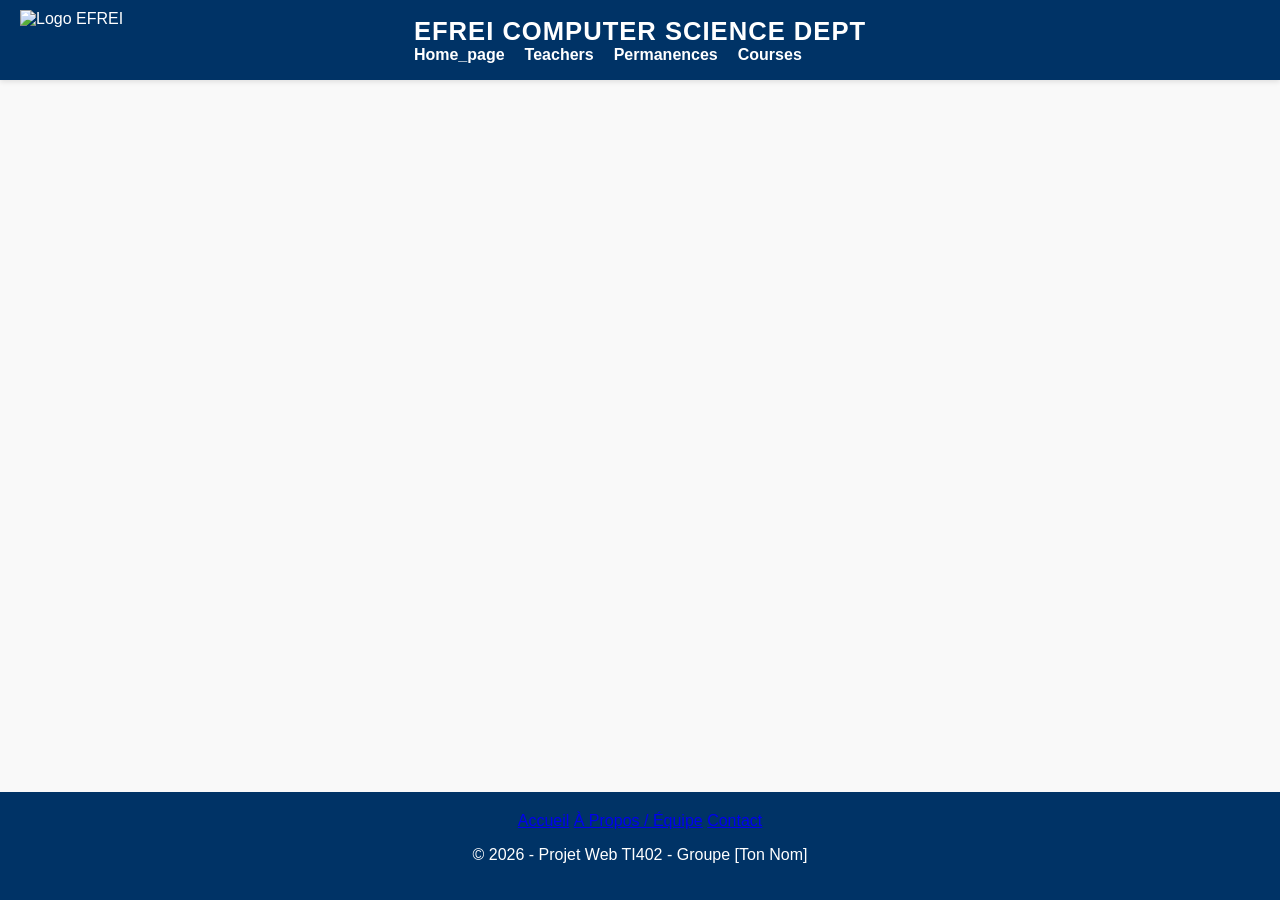
==== courses.html @ 464d61ba "new content + corrections" ====
<!doctype html>
<html lang="fr">
  <head>
    <meta charset="UTF-8" />
    <!-- Balise viewport obligatoire pour le Responsive Design -->
    <meta name="viewport" content="width=device-width, initial-scale=1.0" />
    <title>EFREI Computer Science Dept</title>

    <!-- Lien vers ton fichier CSS -->
    <link rel="stylesheet" href="style.css" />
  </head>
  <body>
    <header>
      <div class="header-container">
        <!-- Logo EFREI obligatoire -->
        <img src="images/logo-efrei.png" alt="Logo EFREI" class="logo" />

        <div class="title-nav">
          <h1>EFREI Computer Science Dept</h1>
          <nav>
            <ul>
              <li><a href="index.html">Home_page</a></li>
              <li><a href="team.html">Teachers</a></li>
              <li><a href="permanences.html">Permanences</a></li>
              <li><a href="courses.html">Courses</a></li>
            </ul>
          </nav>
        </div>
      </div>
    </header>

    <!-- Le contenu de ta page ira ici -->
    <main>

    </main>

    <!-- Footer commun -->
    <footer>
      <div class="footer-nav">
        <a href="index.html">Accueil</a>
        <!-- Lien obligatoire vers la page À Propos -->
        <a href="contact.html#about">À Propos / Équipe</a>
        <a href="contact.html">Contact</a>
      </div>
      <p>&copy; 2026 - Projet Web TI402 - Groupe [Ton Nom]</p>
    </footer>
    <script src="script.js"></script>
  </body>
</html>
---- style.css ----
/* --- 1. GENERAL STYLES --- */
body {
    margin: 0;
    font-family: 'Segoe UI', Tahoma, Geneva, Verdana, sans-serif;
    display: flex;
    flex-direction: column;
    min-height: 100vh;
    background-color: #f9f9f9;
    color: #333;
}

/* --- 2. HEADER & NAVIGATION --- */
header {
    background-color: #003366;
    color: white;
    padding: 10px 0;
    box-shadow: 0 2px 5px rgba(0,0,0,0.1);
}

.header-container {
    display: grid;
    grid-template-columns: 1fr auto 1fr; /* 3 colonnes pour un centrage parfait */
    align-items: center;
    width: 100%;
    max-width: 1400px;
    margin: 0 auto;
    padding: 0 20px;
    box-sizing: border-box;
}

.logo {
    justify-self: start;
    height: 60px;
    width: auto;
}

.title-nav h1 {
    grid-column: 2;
    text-align: center;
    margin: 0;
    font-size: 1.6rem;
    white-space: nowrap;
    text-transform: uppercase;
    letter-spacing: 1px;
}

header nav {
    justify-self: end;
}

header nav ul {
    list-style: none;
    display: flex;
    gap: 20px;
    margin: 0;
    padding: 0;
}

header nav ul li a {
    color: white;
    text-decoration: none;
    font-weight: 600;
    transition: color 0.3s;
}

header nav ul li a:hover {
    color: #ffcc00; /* Couleur d'accent pour le survol */
}

/* --- 3. FACULTY PAGE LAYOUT --- */
.faculty-page {
    display: flex;
    width: 100%;
    max-width: 1400px;
    margin: 0 auto;
    padding: 40px 20px;
    box-sizing: border-box;
    gap: 30px;
}

/* Sidebar & Filters */
.filters-sidebar {
    flex: 1;
    min-width: 250px;
    max-width: 300px;
    background-color: #ffffff;
    padding: 25px;
    border-radius: 10px;
    height: fit-content;
    box-shadow: 0 2px 10px rgba(0,0,0,0.05);
}

.filters-sidebar h3 {
    margin-top: 0;
    color: #003366;
    border-bottom: 2px solid #003366;
    padding-bottom: 10px;
    margin-bottom: 20px;
}

#filter-list {
    list-style: none;
    padding: 0;
    margin: 0;
}

.filter-btn {
    display: block;
    width: 100%;
    margin-bottom: 12px;
    padding: 12px 15px;
    background: #fff;
    border: 1px solid #003366;
    color: #003366;
    border-radius: 6px;
    cursor: pointer;
    font-size: 1rem;
    font-weight: 500;
    text-align: left;
    transition: all 0.3s ease;
}

.filter-btn:hover {
    background: #e6f0ff;
}

.filter-btn.active {
    background: #003366 !important;
    color: white !important;
    box-shadow: 0 4px 8px rgba(0,51,102,0.2);
}

/* Faculty Grid */
.faculty-grid {
    flex: 3;
    display: grid;
    grid-template-columns: repeat(auto-fill, minmax(280px, 1fr));
    gap: 25px;
}

.prof-card {
    background: white;
    border: 1px solid #eee;
    padding: 25px;
    text-align: center;
    border-radius: 12px;
    box-shadow: 0 4px 6px rgba(0,0,0,0.05);
    transition: transform 0.3s ease, opacity 0.4s ease-in-out;
}

.prof-card:hover {
    transform: translateY(-5px);
    box-shadow: 0 8px 15px rgba(0,0,0,0.1);
}

.prof-img {
    width: 120px;
    height: 120px;
    background: #ddd;
    border-radius: 50%;
    margin: 0 auto 15px;
    border: 3px solid #003366;
}

.prof-card h3 {
    margin: 10px 0;
    color: #003366;
}

.specialty {
    color: #003366;
    font-weight: bold;
    font-size: 0.95rem;
    margin-bottom: 10px;
    display: block;
}

/* --- 4. FOOTER --- */
footer {
    background-color: #003366;
    color: white;
    text-align: center;
    padding: 20px 0;
    margin-top: auto;
}

/* --- 5. RESPONSIVE DESIGN --- */
@media (max-width: 900px) {
    .faculty-page {
        flex-direction: column;
    }

    .filters-sidebar {
        max-width: 100%;
        width: 100%;
    }

    .header-container {
        grid-template-columns: 1fr; /* Pile les éléments sur mobile */
        gap: 15px;
    }

    .logo, .title-nav h1, header nav {
        justify-self: center;
    }
}
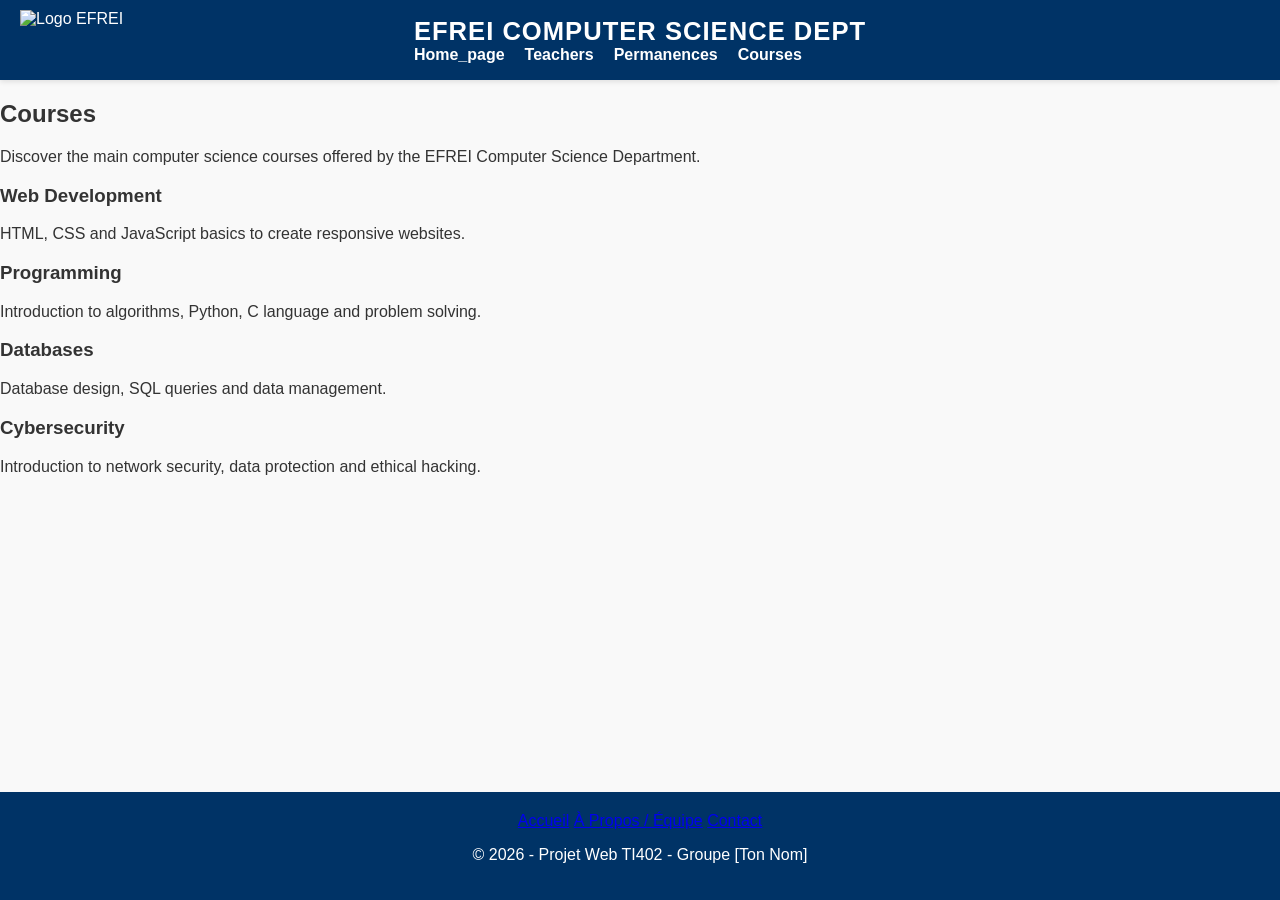
==== commit 20b663d7: "avancement main courses et script" ====
--- a/courses.html
+++ b/courses.html
@@ -29,10 +29,34 @@
       </div>
     </header>
 
-    <!-- Le contenu de ta page ira ici -->
-    <main>
+<main>
+  <section class="courses-section">
+    <h2>Courses</h2>
+    <p>Discover the main computer science courses offered by the EFREI Computer Science Department.</p>
 
-    </main>
+    <div class="courses-grid">
+      <article class="course-card">
+        <h3>Web Development</h3>
+        <p>HTML, CSS and JavaScript basics to create responsive websites.</p>
+      </article>
+
+      <article class="course-card">
+        <h3>Programming</h3>
+        <p>Introduction to algorithms, Python, C language and problem solving.</p>
+      </article>
+
+      <article class="course-card">
+        <h3>Databases</h3>
+        <p>Database design, SQL queries and data management.</p>
+      </article>
+
+      <article class="course-card">
+        <h3>Cybersecurity</h3>
+        <p>Introduction to network security, data protection and ethical hacking.</p>
+      </article>
+    </div>
+  </section>
+</main>
 
     <!-- Footer commun -->
     <footer>
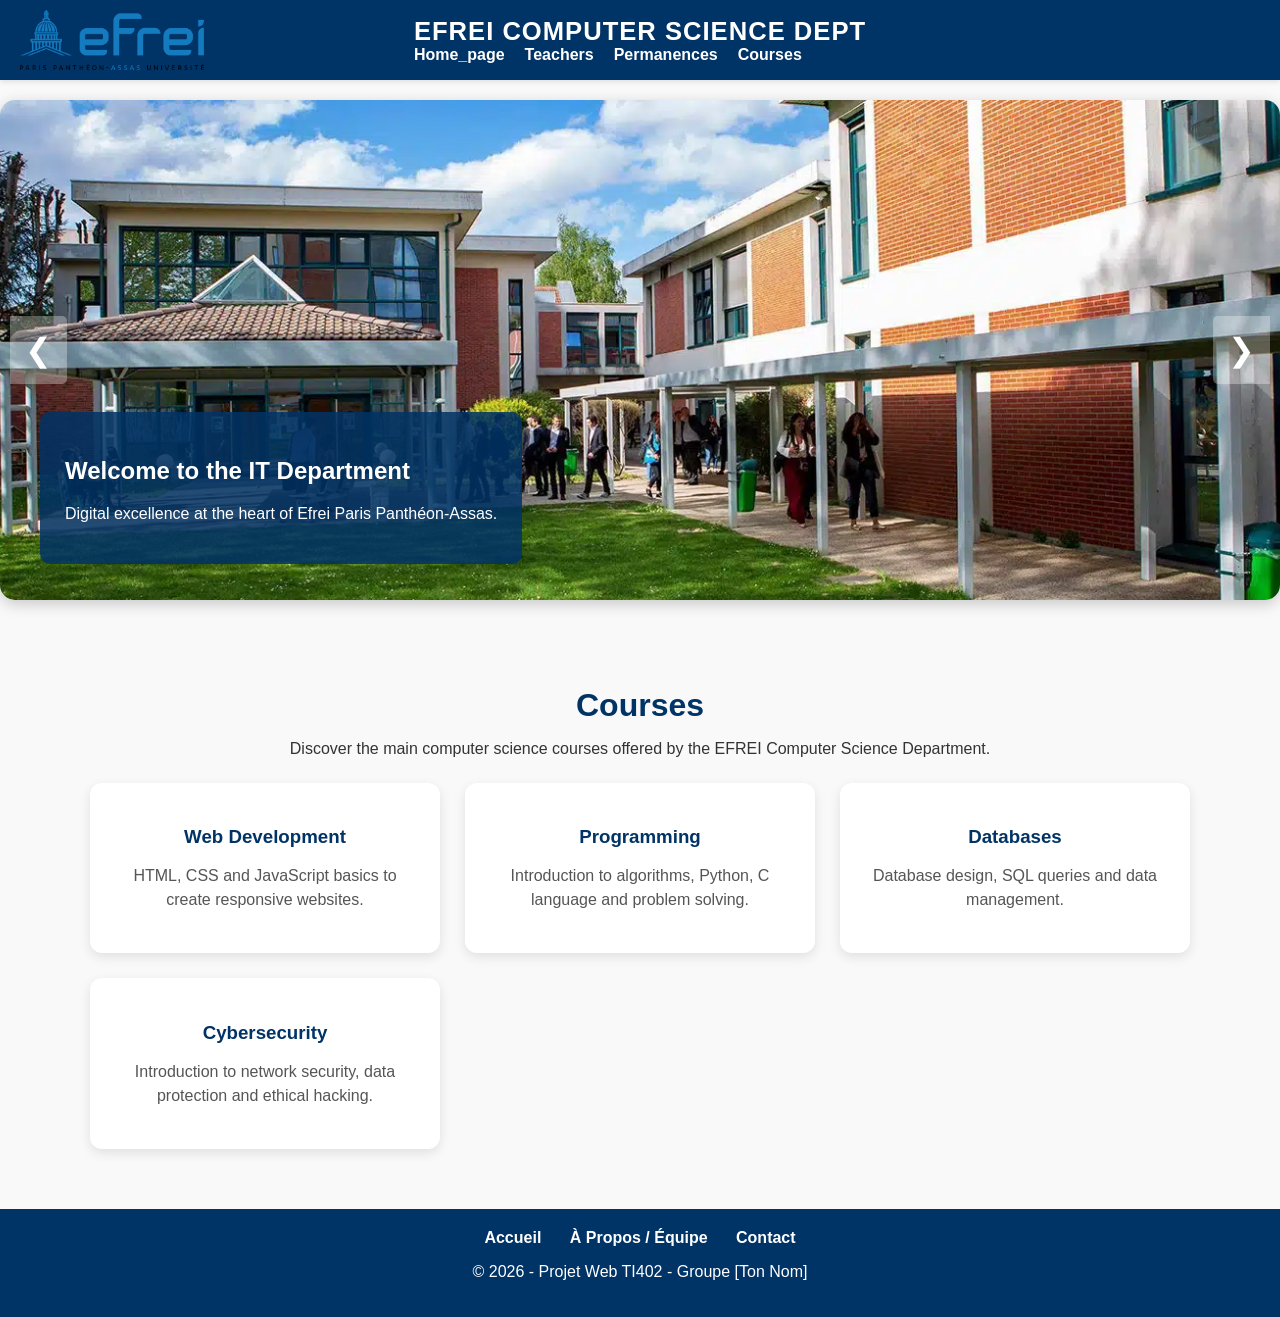
==== commit c7755348: "bug fixes" ====
--- a/courses.html
+++ b/courses.html
@@ -29,34 +29,77 @@
       </div>
     </header>
 
-<main>
-  <section class="courses-section">
-    <h2>Courses</h2>
-    <p>Discover the main computer science courses offered by the EFREI Computer Science Department.</p>
+    <main>
+      <section id="hero-carousel">
+        <div class="carousel-container">
+          <div class="carousel-slide active">
+            <img src="images/campus1.jpg" alt="EFREI Campus" />
+            <div class="carousel-text">
+              <h2>Welcome to the IT Department</h2>
+              <p>
+                Digital excellence at the heart of Efrei Paris Panthéon-Assas.
+              </p>
+            </div>
+          </div>
+          <div class="carousel-slide">
+            <img src="images/campus2.jpg" alt="Student Life" />
+            <div class="carousel-text">
+              <h2>Innovation & Research</h2>
+              <p>Discover our state-of-the-art laboratories.</p>
+            </div>
+          </div>
+          <div class="carousel-slide">
+            <img src="images/campus3.jpg" alt="International" />
+            <div class="carousel-text">
+              <h2>International Focus</h2>
+              <p>Preparing engineers for a global career.</p>
+            </div>
+          </div>
+        </div>
+        <div class="carousel-controls">
+          <button id="prevBtn" aria-label="Previous">&#10094;</button>
+          <button id="nextBtn" aria-label="Next">&#10095;</button>
+        </div>
+      </section>
 
-    <div class="courses-grid">
-      <article class="course-card">
-        <h3>Web Development</h3>
-        <p>HTML, CSS and JavaScript basics to create responsive websites.</p>
-      </article>
+      <section class="courses-section">
+        <h2>Courses</h2>
+        <p>
+          Discover the main computer science courses offered by the EFREI
+          Computer Science Department.
+        </p>
 
-      <article class="course-card">
-        <h3>Programming</h3>
-        <p>Introduction to algorithms, Python, C language and problem solving.</p>
-      </article>
+        <div class="courses-grid">
+          <article class="course-card">
+            <h3>Web Development</h3>
+            <p>
+              HTML, CSS and JavaScript basics to create responsive websites.
+            </p>
+          </article>
 
-      <article class="course-card">
-        <h3>Databases</h3>
-        <p>Database design, SQL queries and data management.</p>
-      </article>
+          <article class="course-card">
+            <h3>Programming</h3>
+            <p>
+              Introduction to algorithms, Python, C language and problem
+              solving.
+            </p>
+          </article>
 
-      <article class="course-card">
-        <h3>Cybersecurity</h3>
-        <p>Introduction to network security, data protection and ethical hacking.</p>
-      </article>
-    </div>
-  </section>
-</main>
+          <article class="course-card">
+            <h3>Databases</h3>
+            <p>Database design, SQL queries and data management.</p>
+          </article>
+
+          <article class="course-card">
+            <h3>Cybersecurity</h3>
+            <p>
+              Introduction to network security, data protection and ethical
+              hacking.
+            </p>
+          </article>
+        </div>
+      </section>
+    </main>
 
     <!-- Footer commun -->
     <footer>
--- a/style.css
+++ b/style.css
@@ -1,206 +1,505 @@
 /* --- 1. GENERAL STYLES --- */
 body {
-    margin: 0;
-    font-family: 'Segoe UI', Tahoma, Geneva, Verdana, sans-serif;
-    display: flex;
-    flex-direction: column;
-    min-height: 100vh;
-    background-color: #f9f9f9;
-    color: #333;
+  margin: 0;
+  font-family: "Segoe UI", Tahoma, Geneva, Verdana, sans-serif;
+  display: flex;
+  flex-direction: column;
+  min-height: 100vh;
+  background-color: #f9f9f9;
+  color: #333;
 }
 
 /* --- 2. HEADER & NAVIGATION --- */
 header {
-    background-color: #003366;
-    color: white;
-    padding: 10px 0;
-    box-shadow: 0 2px 5px rgba(0,0,0,0.1);
+  background-color: #003366;
+  color: white;
+  padding: 10px 0;
+  box-shadow: 0 2px 5px rgba(0, 0, 0, 0.1);
 }
 
 .header-container {
-    display: grid;
-    grid-template-columns: 1fr auto 1fr; /* 3 colonnes pour un centrage parfait */
-    align-items: center;
-    width: 100%;
-    max-width: 1400px;
-    margin: 0 auto;
-    padding: 0 20px;
-    box-sizing: border-box;
+  display: grid;
+  grid-template-columns: 1fr auto 1fr;
+  align-items: center;
+  width: 100%;
+  max-width: 1400px;
+  margin: 0 auto;
+  padding: 0 20px;
+  box-sizing: border-box;
 }
 
 .logo {
-    justify-self: start;
-    height: 60px;
-    width: auto;
+  justify-self: start;
+  height: 60px;
+  width: auto;
 }
 
 .title-nav h1 {
-    grid-column: 2;
-    text-align: center;
-    margin: 0;
-    font-size: 1.6rem;
-    white-space: nowrap;
-    text-transform: uppercase;
-    letter-spacing: 1px;
+  grid-column: 2;
+  text-align: center;
+  margin: 0;
+  font-size: 1.6rem;
+  white-space: nowrap;
+  text-transform: uppercase;
+  letter-spacing: 1px;
 }
 
 header nav {
-    justify-self: end;
+  justify-self: end;
 }
 
 header nav ul {
-    list-style: none;
-    display: flex;
-    gap: 20px;
-    margin: 0;
-    padding: 0;
+  list-style: none;
+  display: flex;
+  gap: 20px;
+  margin: 0;
+  padding: 0;
 }
 
 header nav ul li a {
-    color: white;
-    text-decoration: none;
-    font-weight: 600;
-    transition: color 0.3s;
+  color: white;
+  text-decoration: none;
+  font-weight: 600;
+  transition: color 0.3s;
 }
 
 header nav ul li a:hover {
-    color: #ffcc00; /* Couleur d'accent pour le survol */
+  color: #ffcc00;
 }
 
 /* --- 3. FACULTY PAGE LAYOUT --- */
 .faculty-page {
-    display: flex;
-    width: 100%;
-    max-width: 1400px;
-    margin: 0 auto;
-    padding: 40px 20px;
-    box-sizing: border-box;
-    gap: 30px;
-}
-
-/* Sidebar & Filters */
+  display: flex;
+  width: 100%;
+  max-width: 1400px;
+  margin: 0 auto;
+  padding: 40px 20px;
+  box-sizing: border-box;
+  gap: 30px;
+}
+
 .filters-sidebar {
-    flex: 1;
-    min-width: 250px;
-    max-width: 300px;
-    background-color: #ffffff;
-    padding: 25px;
-    border-radius: 10px;
-    height: fit-content;
-    box-shadow: 0 2px 10px rgba(0,0,0,0.05);
+  flex: 1;
+  min-width: 250px;
+  max-width: 300px;
+  background-color: #ffffff;
+  padding: 25px;
+  border-radius: 10px;
+  height: fit-content;
+  box-shadow: 0 2px 10px rgba(0, 0, 0, 0.05);
 }
 
 .filters-sidebar h3 {
-    margin-top: 0;
-    color: #003366;
-    border-bottom: 2px solid #003366;
-    padding-bottom: 10px;
-    margin-bottom: 20px;
+  margin-top: 0;
+  color: #003366;
+  border-bottom: 2px solid #003366;
+  padding-bottom: 10px;
+  margin-bottom: 20px;
 }
 
 #filter-list {
-    list-style: none;
-    padding: 0;
-    margin: 0;
+  list-style: none;
+  padding: 0;
+  margin: 0;
 }
 
 .filter-btn {
-    display: block;
-    width: 100%;
-    margin-bottom: 12px;
-    padding: 12px 15px;
-    background: #fff;
-    border: 1px solid #003366;
-    color: #003366;
-    border-radius: 6px;
-    cursor: pointer;
-    font-size: 1rem;
-    font-weight: 500;
-    text-align: left;
-    transition: all 0.3s ease;
+  display: block;
+  width: 100%;
+  margin-bottom: 12px;
+  padding: 12px 15px;
+  background: #fff;
+  border: 1px solid #003366;
+  color: #003366;
+  border-radius: 6px;
+  cursor: pointer;
+  font-size: 1rem;
+  font-weight: 500;
+  text-align: left;
+  transition: all 0.3s ease;
 }
 
 .filter-btn:hover {
-    background: #e6f0ff;
+  background: #e6f0ff;
 }
 
 .filter-btn.active {
-    background: #003366 !important;
-    color: white !important;
-    box-shadow: 0 4px 8px rgba(0,51,102,0.2);
-}
-
-/* Faculty Grid */
+  background: #003366 !important;
+  color: white !important;
+  box-shadow: 0 4px 8px rgba(0, 51, 102, 0.2);
+}
+
 .faculty-grid {
-    flex: 3;
-    display: grid;
-    grid-template-columns: repeat(auto-fill, minmax(280px, 1fr));
-    gap: 25px;
+  flex: 3;
+  display: grid;
+  grid-template-columns: repeat(auto-fill, minmax(280px, 1fr));
+  gap: 25px;
 }
 
 .prof-card {
-    background: white;
-    border: 1px solid #eee;
-    padding: 25px;
-    text-align: center;
-    border-radius: 12px;
-    box-shadow: 0 4px 6px rgba(0,0,0,0.05);
-    transition: transform 0.3s ease, opacity 0.4s ease-in-out;
+  background: white;
+  border: 1px solid #eee;
+  padding: 25px;
+  text-align: center;
+  border-radius: 12px;
+  box-shadow: 0 4px 6px rgba(0, 0, 0, 0.05);
+  transition:
+    transform 0.3s ease,
+    opacity 0.4s ease-in-out;
 }
 
 .prof-card:hover {
-    transform: translateY(-5px);
-    box-shadow: 0 8px 15px rgba(0,0,0,0.1);
+  transform: translateY(-5px);
+  box-shadow: 0 8px 15px rgba(0, 0, 0, 0.1);
 }
 
 .prof-img {
-    width: 120px;
-    height: 120px;
-    background: #ddd;
-    border-radius: 50%;
-    margin: 0 auto 15px;
-    border: 3px solid #003366;
+  width: 120px;
+  height: 120px;
+  background: #ddd;
+  border-radius: 50%;
+  margin: 0 auto 15px;
+  border: 3px solid #003366;
 }
 
 .prof-card h3 {
-    margin: 10px 0;
-    color: #003366;
+  margin: 10px 0;
+  color: #003366;
 }
 
 .specialty {
-    color: #003366;
-    font-weight: bold;
-    font-size: 0.95rem;
-    margin-bottom: 10px;
-    display: block;
+  color: #003366;
+  font-weight: bold;
+  font-size: 0.95rem;
+  margin-bottom: 10px;
+  display: block;
 }
 
 /* --- 4. FOOTER --- */
 footer {
-    background-color: #003366;
-    color: white;
-    text-align: center;
-    padding: 20px 0;
-    margin-top: auto;
-}
-
-/* --- 5. RESPONSIVE DESIGN --- */
-@media (max-width: 900px) {
-    .faculty-page {
-        flex-direction: column;
-    }
-
-    .filters-sidebar {
-        max-width: 100%;
-        width: 100%;
-    }
-
-    .header-container {
-        grid-template-columns: 1fr; /* Pile les éléments sur mobile */
-        gap: 15px;
-    }
-
-    .logo, .title-nav h1, header nav {
-        justify-self: center;
-    }
-}+  background-color: #003366;
+  color: white;
+  text-align: center;
+  padding: 20px 0;
+  margin-top: auto;
+}
+
+.footer-nav a {
+  color: white;
+  text-decoration: none;
+  margin: 0 12px;
+  font-weight: 600;
+}
+
+.footer-nav a:hover {
+  color: #ffcc00;
+}
+
+/* --- 5. HOME PAGE / CAROUSEL --- */
+#hero-carousel {
+  position: relative;
+  width: 100%;
+  max-width: 1400px;
+  height: 500px;
+  margin: 20px auto;
+  overflow: hidden;
+  border-radius: 15px;
+  box-shadow: 0 4px 15px rgba(0, 0, 0, 0.2);
+}
+
+.carousel-slide {
+  position: absolute;
+  top: 0;
+  left: 0;
+  width: 100%;
+  opacity: 0;
+  transition: opacity 0.8s ease-in-out;
+}
+
+.carousel-slide.active {
+  opacity: 1;
+}
+
+.carousel-slide img {
+  width: 100%;
+  height: 500px;
+  object-fit: cover;
+}
+
+.carousel-text {
+  position: absolute;
+  bottom: 40px;
+  left: 40px;
+  background: rgba(0, 51, 102, 0.85);
+  color: white;
+  padding: 25px;
+  border-radius: 10px;
+  max-width: 500px;
+}
+
+.carousel-controls button {
+  position: absolute;
+  top: 50%;
+  transform: translateY(-50%);
+  background: rgba(255, 255, 255, 0.3);
+  border: none;
+  color: white;
+  font-size: 2rem;
+  padding: 15px;
+  cursor: pointer;
+  transition: background 0.3s;
+  z-index: 10;
+}
+
+.carousel-controls button:hover {
+  background: rgba(0, 51, 102, 0.8);
+}
+
+#prevBtn {
+  left: 10px;
+  border-radius: 0 5px 5px 0;
+}
+
+#nextBtn {
+  right: 10px;
+  border-radius: 5px 0 0 5px;
+}
+
+.articles-grid {
+  display: grid;
+  grid-template-columns: repeat(auto-fit, minmax(300px, 1fr));
+  gap: 30px;
+}
+
+.news-card {
+  background: white;
+  border-radius: 12px;
+  overflow: hidden;
+  box-shadow: 0 4px 10px rgba(0, 0, 0, 0.1);
+  transition: transform 0.3s ease;
+}
+
+.news-card:hover {
+  transform: translateY(-5px);
+}
+
+/* --- 6. COURSES PAGE --- */
+.page-intro,
+.courses-section,
+.program-table-section {
+  max-width: 1100px;
+  margin: 40px auto;
+  padding: 20px;
+  text-align: center;
+}
+
+.page-intro h2,
+.courses-section h2,
+.program-table-section h2 {
+  color: #003366;
+  font-size: 2rem;
+  margin-bottom: 15px;
+}
+
+.page-intro p {
+  max-width: 850px;
+  margin: 0 auto;
+  line-height: 1.6;
+  color: #555;
+}
+
+.courses-grid {
+  display: grid;
+  grid-template-columns: repeat(3, 1fr);
+  gap: 25px;
+  margin-top: 25px;
+}
+
+.course-card {
+  background: white;
+  padding: 25px;
+  border-radius: 12px;
+  box-shadow: 0 4px 12px rgba(0, 0, 0, 0.1);
+  transition: transform 0.3s ease;
+}
+
+.course-card:hover {
+  transform: translateY(-8px);
+}
+
+.course-card h3 {
+  margin-bottom: 10px;
+  color: #003366;
+}
+
+.course-card p {
+  line-height: 1.5;
+  color: #555;
+}
+
+.program-table-section table {
+  width: 100%;
+  border-collapse: collapse;
+  background: white;
+  margin-top: 20px;
+}
+
+.program-table-section th,
+.program-table-section td {
+  border: 1px solid #ddd;
+  padding: 14px;
+  text-align: left;
+}
+
+.program-table-section th {
+  background-color: #003366;
+  color: white;
+}
+
+.program-table-section tr:nth-child(even) {
+  background-color: #f2f6fb;
+}
+
+textarea {
+  resize: none;
+}
+
+/* --- 7. RESPONSIVE DESIGN --- */
+@media screen and (max-width: 900px) {
+  .faculty-page {
+    flex-direction: column;
+  }
+
+  .filters-sidebar {
+    max-width: 100%;
+    width: 100%;
+  }
+
+  .header-container {
+    grid-template-columns: 1fr;
+    gap: 15px;
+  }
+
+  .logo,
+  .title-nav h1,
+  header nav {
+    justify-self: center;
+  }
+
+  header nav ul {
+    flex-wrap: wrap;
+    justify-content: center;
+  }
+
+  .courses-grid {
+    grid-template-columns: repeat(2, 1fr);
+  }
+
+  .program-table-section {
+    overflow-x: auto;
+  }
+}
+
+@media screen and (max-width: 600px) {
+  .title-nav h1 {
+    font-size: 1.2rem;
+    white-space: normal;
+  }
+
+  #hero-carousel {
+    height: 350px;
+  }
+
+  .carousel-slide img {
+    height: 350px;
+  }
+
+  .carousel-text {
+    left: 20px;
+    right: 20px;
+    bottom: 20px;
+    padding: 15px;
+  }
+
+  .courses-grid {
+    grid-template-columns: 1fr;
+  }
+}
+/* --- CONTACT FORM / PERMANENCES PAGE --- */
+.contact-section {
+  max-width: 700px;
+  margin: 50px auto;
+  padding: 35px;
+  background: white;
+  border-radius: 14px;
+  box-shadow: 0 4px 14px rgba(0, 0, 0, 0.1);
+}
+
+.contact-section h2 {
+  text-align: center;
+  color: #003366;
+  font-size: 2rem;
+  margin-bottom: 25px;
+}
+
+#contactForm {
+  display: flex;
+  flex-direction: column;
+  gap: 18px;
+}
+
+.form-group {
+  display: flex;
+  flex-direction: column;
+  gap: 8px;
+}
+
+.form-group label {
+  font-weight: 600;
+  color: #003366;
+}
+
+.form-group input,
+.form-group select,
+.form-group textarea {
+  width: 100%;
+  padding: 12px 14px;
+  border: 1px solid #c7c7c7;
+  border-radius: 8px;
+  font-size: 1rem;
+  font-family: inherit;
+  box-sizing: border-box;
+}
+
+.form-group textarea {
+  resize: none;
+}
+
+.form-group input:focus,
+.form-group select:focus,
+.form-group textarea:focus {
+  outline: none;
+  border-color: #003366;
+  box-shadow: 0 0 0 3px rgba(0, 51, 102, 0.15);
+}
+
+#contactForm button {
+  background-color: #003366;
+  color: white;
+  border: none;
+  padding: 14px;
+  border-radius: 8px;
+  font-size: 1rem;
+  font-weight: 700;
+  cursor: pointer;
+  transition: background 0.3s ease;
+}
+
+#contactForm button:hover {
+  background-color: #0055a5;
+}
+
+#formFeedback {
+  text-align: center;
+  font-weight: 600;
+}
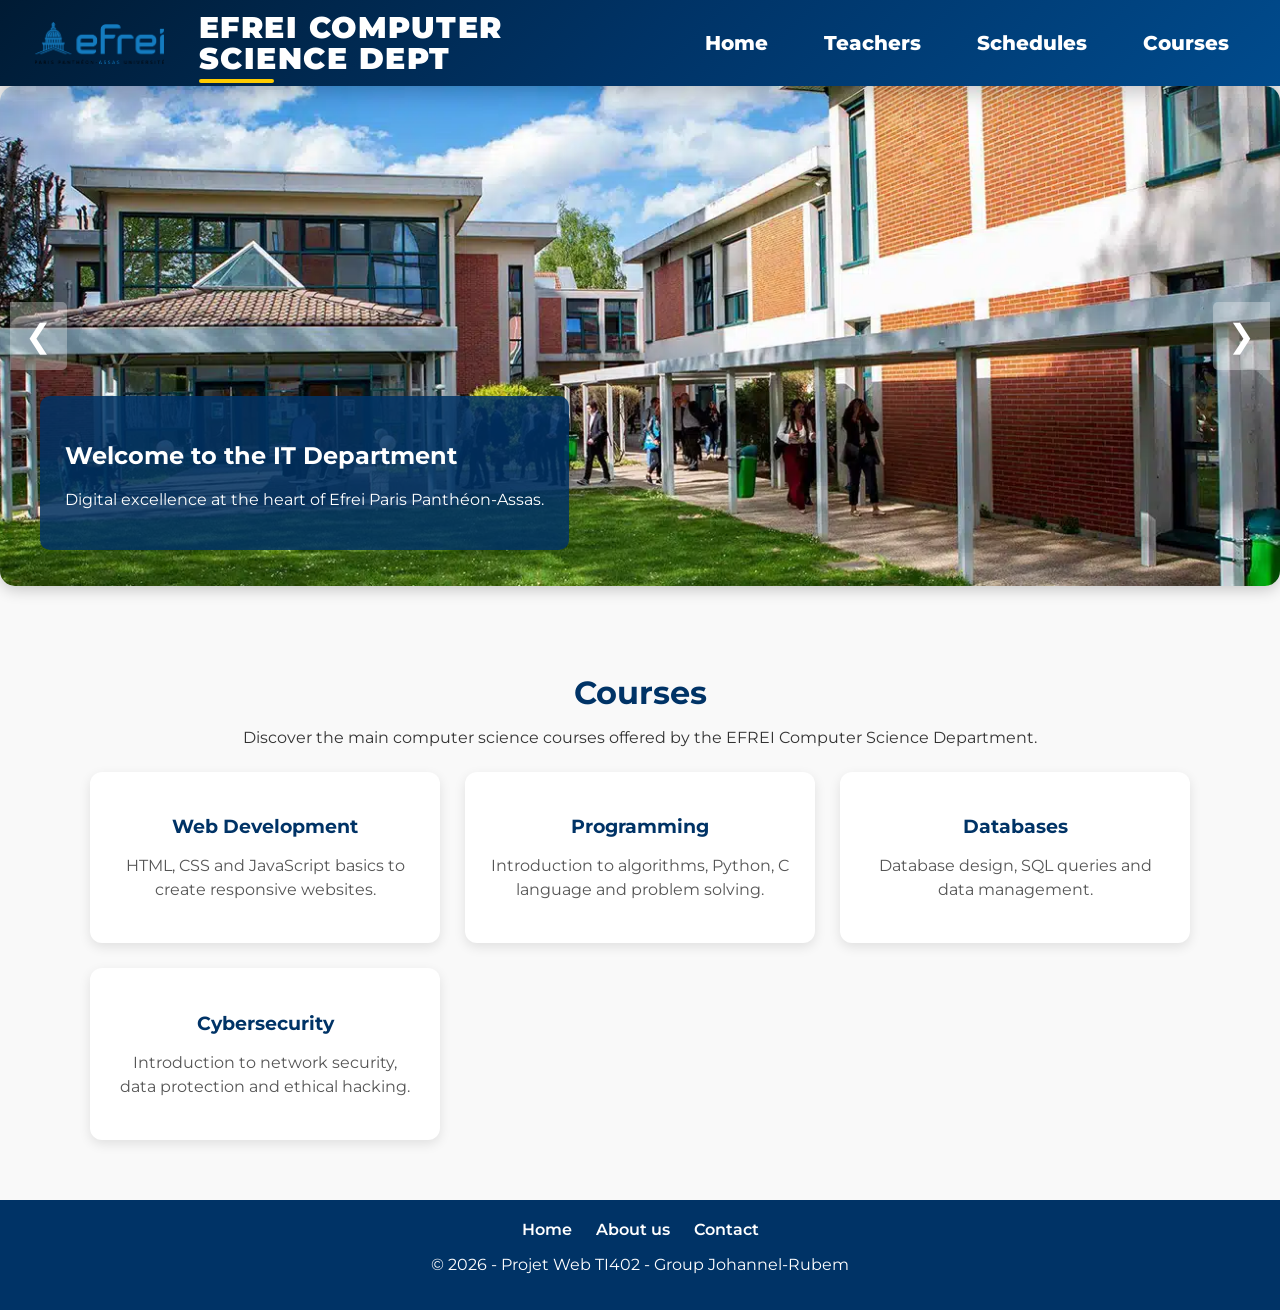
==== commit 709073a6: "rework header" ====
--- a/courses.html
+++ b/courses.html
@@ -1,116 +1,120 @@
 <!doctype html>
 <html lang="fr">
-  <head>
-    <meta charset="UTF-8" />
-    <!-- Balise viewport obligatoire pour le Responsive Design -->
-    <meta name="viewport" content="width=device-width, initial-scale=1.0" />
-    <title>EFREI Computer Science Dept</title>
 
-    <!-- Lien vers ton fichier CSS -->
-    <link rel="stylesheet" href="style.css" />
-  </head>
-  <body>
-    <header>
-      <div class="header-container">
-        <!-- Logo EFREI obligatoire -->
-        <img src="images/logo-efrei.png" alt="Logo EFREI" class="logo" />
+<head>
+  <meta charset="UTF-8" />
+  <!-- Balise viewport obligatoire pour le Responsive Design -->
+  <meta name="viewport" content="width=device-width, initial-scale=1.0" />
+  <title>EFREI Computer Science Dept</title>
 
-        <div class="title-nav">
-          <h1>EFREI Computer Science Dept</h1>
-          <nav>
-            <ul>
-              <li><a href="index.html">Home_page</a></li>
-              <li><a href="team.html">Teachers</a></li>
-              <li><a href="permanences.html">Permanences</a></li>
-              <li><a href="courses.html">Courses</a></li>
-            </ul>
-          </nav>
+  <!-- Lien vers ton fichier CSS -->
+  <link rel="preconnect" href="https://fonts.googleapis.com">
+  <link rel="preconnect" href="https://fonts.gstatic.com" crossorigin>
+  <link href="https://fonts.googleapis.com/css2?family=Montserrat:wght@400;500;600;700;800;900&display=swap"
+    rel="stylesheet">
+  <link rel="stylesheet" href="style.css" />
+</head>
+
+<body>
+  <header>
+    <div class="header-container">
+      <img src="images/logo-efrei.png" alt="EFREI Logo" class="logo" />
+      <div class="title-nav">
+        <h1>EFREI Computer Science Dept</h1>
+        <nav>
+          <ul>
+            <li><a href="index.html">Home</a></li>
+            <li><a href="team.html">Teachers</a></li>
+            <li><a href="permanences.html">Schedules</a></li>
+            <li><a href="courses.html">Courses</a></li>
+          </ul>
+        </nav>
+      </div>
+    </div>
+  </header>
+
+  <main>
+    <section id="hero-carousel">
+      <div class="carousel-container">
+        <div class="carousel-slide active">
+          <img src="images/campus1.jpg" alt="EFREI Campus" />
+          <div class="carousel-text">
+            <h2>Welcome to the IT Department</h2>
+            <p>
+              Digital excellence at the heart of Efrei Paris Panthéon-Assas.
+            </p>
+          </div>
+        </div>
+        <div class="carousel-slide">
+          <img src="images/campus2.jpg" alt="Student Life" />
+          <div class="carousel-text">
+            <h2>Innovation & Research</h2>
+            <p>Discover our state-of-the-art laboratories.</p>
+          </div>
+        </div>
+        <div class="carousel-slide">
+          <img src="images/campus3.jpg" alt="International" />
+          <div class="carousel-text">
+            <h2>International Focus</h2>
+            <p>Preparing engineers for a global career.</p>
+          </div>
         </div>
       </div>
-    </header>
+      <div class="carousel-controls">
+        <button id="prevBtn" aria-label="Previous">&#10094;</button>
+        <button id="nextBtn" aria-label="Next">&#10095;</button>
+      </div>
+    </section>
 
-    <main>
-      <section id="hero-carousel">
-        <div class="carousel-container">
-          <div class="carousel-slide active">
-            <img src="images/campus1.jpg" alt="EFREI Campus" />
-            <div class="carousel-text">
-              <h2>Welcome to the IT Department</h2>
-              <p>
-                Digital excellence at the heart of Efrei Paris Panthéon-Assas.
-              </p>
-            </div>
-          </div>
-          <div class="carousel-slide">
-            <img src="images/campus2.jpg" alt="Student Life" />
-            <div class="carousel-text">
-              <h2>Innovation & Research</h2>
-              <p>Discover our state-of-the-art laboratories.</p>
-            </div>
-          </div>
-          <div class="carousel-slide">
-            <img src="images/campus3.jpg" alt="International" />
-            <div class="carousel-text">
-              <h2>International Focus</h2>
-              <p>Preparing engineers for a global career.</p>
-            </div>
-          </div>
-        </div>
-        <div class="carousel-controls">
-          <button id="prevBtn" aria-label="Previous">&#10094;</button>
-          <button id="nextBtn" aria-label="Next">&#10095;</button>
-        </div>
-      </section>
+    <section class="courses-section">
+      <h2>Courses</h2>
+      <p>
+        Discover the main computer science courses offered by the EFREI
+        Computer Science Department.
+      </p>
 
-      <section class="courses-section">
-        <h2>Courses</h2>
-        <p>
-          Discover the main computer science courses offered by the EFREI
-          Computer Science Department.
-        </p>
+      <div class="courses-grid">
+        <article class="course-card">
+          <h3>Web Development</h3>
+          <p>
+            HTML, CSS and JavaScript basics to create responsive websites.
+          </p>
+        </article>
 
-        <div class="courses-grid">
-          <article class="course-card">
-            <h3>Web Development</h3>
-            <p>
-              HTML, CSS and JavaScript basics to create responsive websites.
-            </p>
-          </article>
+        <article class="course-card">
+          <h3>Programming</h3>
+          <p>
+            Introduction to algorithms, Python, C language and problem
+            solving.
+          </p>
+        </article>
 
-          <article class="course-card">
-            <h3>Programming</h3>
-            <p>
-              Introduction to algorithms, Python, C language and problem
-              solving.
-            </p>
-          </article>
+        <article class="course-card">
+          <h3>Databases</h3>
+          <p>Database design, SQL queries and data management.</p>
+        </article>
 
-          <article class="course-card">
-            <h3>Databases</h3>
-            <p>Database design, SQL queries and data management.</p>
-          </article>
+        <article class="course-card">
+          <h3>Cybersecurity</h3>
+          <p>
+            Introduction to network security, data protection and ethical
+            hacking.
+          </p>
+        </article>
+      </div>
+    </section>
+  </main>
 
-          <article class="course-card">
-            <h3>Cybersecurity</h3>
-            <p>
-              Introduction to network security, data protection and ethical
-              hacking.
-            </p>
-          </article>
-        </div>
-      </section>
-    </main>
+  <!-- Footer commun -->
+  <footer>
+    <div class="footer-nav" style="margin-bottom: 10px;">
+      <a href="index.html" style="color: white; margin: 0 10px; text-decoration: none;">Home</a>
+      <a href="team.html" style="color: white; margin: 0 10px; text-decoration: none;">About us</a>
+      <a href="permanences.html" style="color: white; margin: 0 10px; text-decoration: none;">Contact</a>
+    </div>
+    <p>&copy; 2026 - Projet Web TI402 - Group Johannel-Rubem</p>
+  </footer>
+  <script src="script.js"></script>
+</body>
 
-    <!-- Footer commun -->
-    <footer>
-      <div class="footer-nav">
-        <a href="index.html">Accueil</a>
-        <!-- Lien obligatoire vers la page À Propos -->
-        <a href="contact.html#about">À Propos / Équipe</a>
-        <a href="contact.html">Contact</a>
-      </div>
-      <p>&copy; 2026 - Projet Web TI402 - Groupe [Ton Nom]</p>
-    </footer>
-    <script src="script.js"></script>
-  </body>
-</html>
+</html>
--- a/style.css
+++ b/style.css
@@ -1,57 +1,79 @@
 /* --- 1. GENERAL STYLES --- */
 body {
   margin: 0;
-  font-family: "Segoe UI", Tahoma, Geneva, Verdana, sans-serif;
+  font-family: 'Montserrat', sans-serif;
   display: flex;
   flex-direction: column;
   min-height: 100vh;
   background-color: #f9f9f9;
   color: #333;
 }
-
 /* --- 2. HEADER & NAVIGATION --- */
 header {
-  background-color: #003366;
-  color: white;
-  padding: 10px 0;
-  box-shadow: 0 2px 5px rgba(0, 0, 0, 0.1);
+  background: linear-gradient(135deg, #001b34, #003366, #004b8d);
+  padding: 12px 0;
+  position: sticky;
+  top: 0;
+  z-index: 1000;
+  box-shadow: 0 6px 20px rgba(0, 0, 0, 0.22);
 }
 
 .header-container {
-  display: grid;
-  grid-template-columns: 1fr auto 1fr;
+  max-width: 1450px;
+  margin: 0 auto;
+  padding: 0 35px;
+  display: flex;
   align-items: center;
-  width: 100%;
-  max-width: 1400px;
-  margin: 0 auto;
-  padding: 0 20px;
-  box-sizing: border-box;
+  justify-content: space-between;
+  gap: 35px;
 }
 
 .logo {
-  justify-self: start;
-  height: 60px;
+  height: 42px;
   width: auto;
+  transition: transform 0.3s ease;
+}
+
+.logo:hover {
+  transform: scale(1.04);
+}
+
+.title-nav {
+  display: flex;
+  align-items: center;
+  justify-content: space-between;
+  flex: 1;
+  gap: 50px;
 }
 
 .title-nav h1 {
-  grid-column: 2;
-  text-align: center;
   margin: 0;
-  font-size: 1.6rem;
-  white-space: nowrap;
+  font-size: 1.85rem;
+  font-weight: 900;
+  line-height: 1.05;
+  color: white;
+  letter-spacing: 1.5px;
   text-transform: uppercase;
-  letter-spacing: 1px;
-}
-
-header nav {
-  justify-self: end;
+  max-width: 420px;
+  position: relative;
+}
+
+.title-nav h1::after {
+  content: "";
+  position: absolute;
+  bottom: -9px;
+  left: 0;
+  width: 75px;
+  height: 4px;
+  background: #ffcc00;
+  border-radius: 20px;
 }
 
 header nav ul {
+  display: flex;
+  align-items: center;
+  gap: 24px;
   list-style: none;
-  display: flex;
-  gap: 20px;
   margin: 0;
   padding: 0;
 }
@@ -59,15 +81,13 @@
 header nav ul li a {
   color: white;
   text-decoration: none;
-  font-weight: 600;
-  transition: color 0.3s;
-}
-
-header nav ul li a:hover {
-  color: #ffcc00;
-}
-
-/* --- 3. FACULTY PAGE LAYOUT --- */
+  font-size: 1.22rem;
+  font-weight: 800;
+  padding: 10px 16px;
+  border-radius: 10px;
+  transition: all 0.3s ease;
+  position: relative;
+}/* --- 3. FACULTY PAGE LAYOUT --- */
 .faculty-page {
   display: flex;
   width: 100%;
@@ -201,7 +221,7 @@
   width: 100%;
   max-width: 1400px;
   height: 500px;
-  margin: 20px auto;
+  margin: 0 auto;
   overflow: hidden;
   border-radius: 15px;
   box-shadow: 0 4px 15px rgba(0, 0, 0, 0.2);
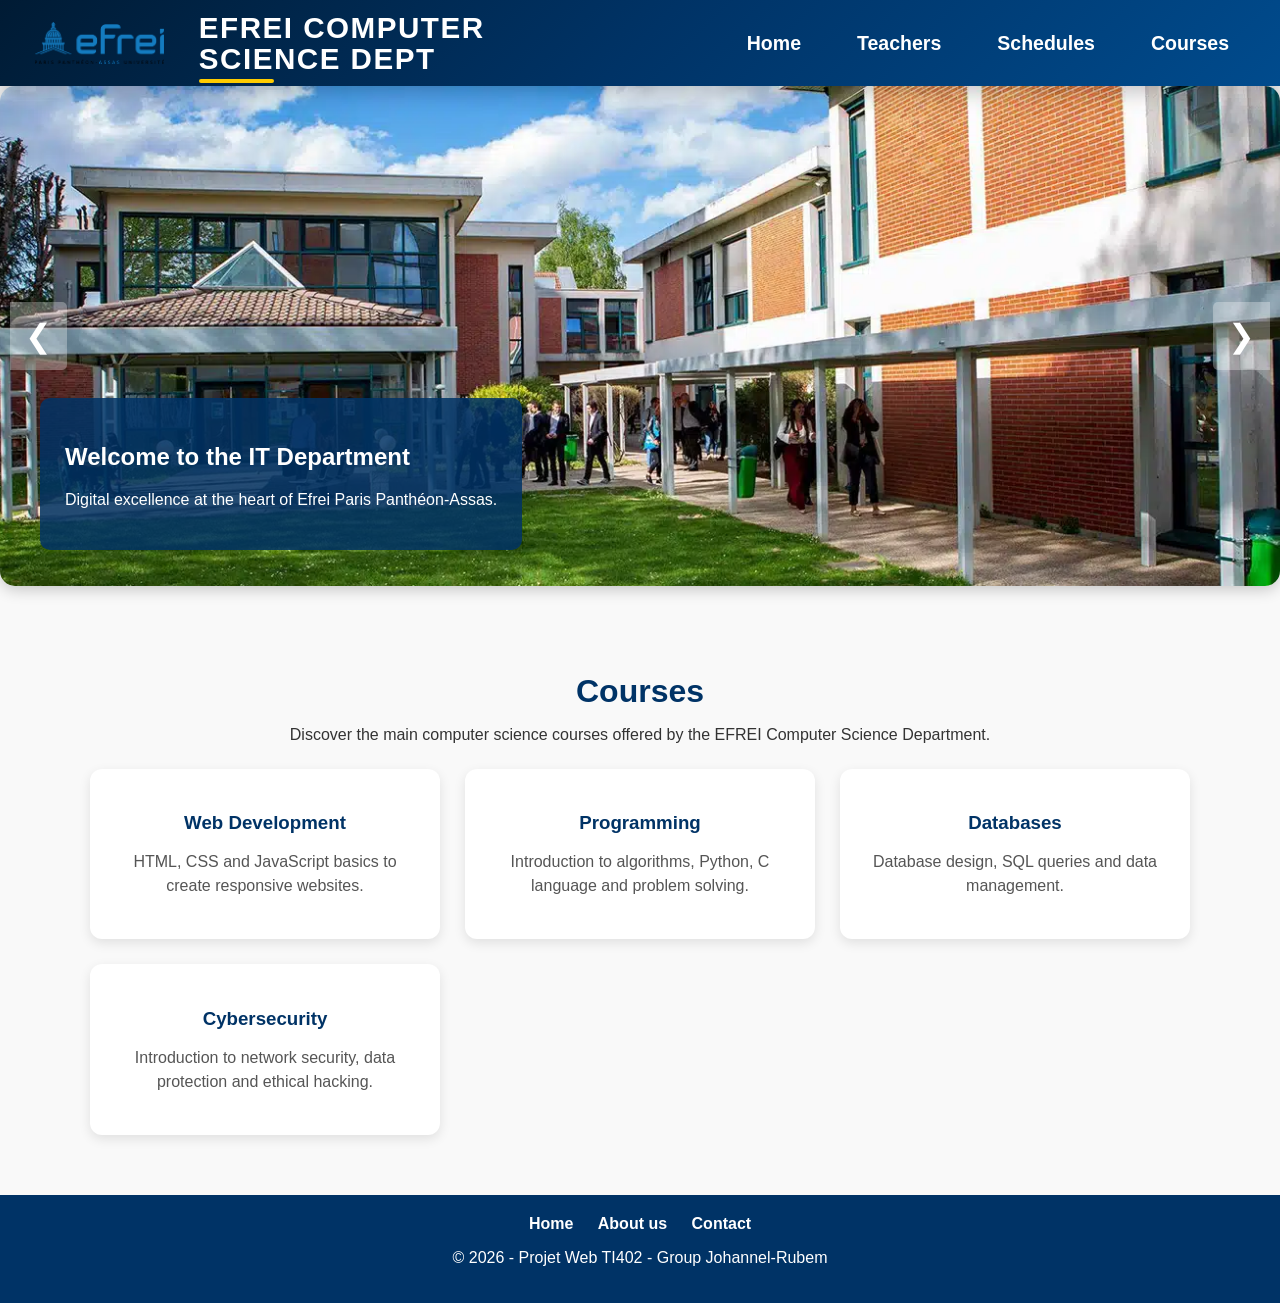
==== commit efad779d: "uniformisation" ====
--- a/courses.html
+++ b/courses.html
@@ -1,120 +1,113 @@
 <!doctype html>
 <html lang="fr">
+  <head>
+    <meta charset="UTF-8" />
+    <!-- Balise viewport obligatoire pour le Responsive Design -->
+    <meta name="viewport" content="width=device-width, initial-scale=1.0" />
+    <title>EFREI Computer Science Dept</title>
 
-<head>
-  <meta charset="UTF-8" />
-  <!-- Balise viewport obligatoire pour le Responsive Design -->
-  <meta name="viewport" content="width=device-width, initial-scale=1.0" />
-  <title>EFREI Computer Science Dept</title>
+    <!-- Lien vers ton fichier CSS -->
+    <link rel="stylesheet" href="style.css" />
+  </head>
+  <body>
+    <header>
+      <div class="header-container">
+        <img src="images/logo-efrei.png" alt="EFREI Logo" class="logo" />
+        <div class="title-nav">
+          <h1>EFREI Computer Science Dept</h1>
+          <nav>
+            <ul>
+              <li><a href="index.html">Home</a></li>
+              <li><a href="team.html">Teachers</a></li>
+              <li><a href="permanences.html">Schedules</a></li>
+              <li><a href="courses.html">Courses</a></li>
+            </ul>
+          </nav>
+        </div>
+      </div>
+    </header>
 
-  <!-- Lien vers ton fichier CSS -->
-  <link rel="preconnect" href="https://fonts.googleapis.com">
-  <link rel="preconnect" href="https://fonts.gstatic.com" crossorigin>
-  <link href="https://fonts.googleapis.com/css2?family=Montserrat:wght@400;500;600;700;800;900&display=swap"
-    rel="stylesheet">
-  <link rel="stylesheet" href="style.css" />
-</head>
-
-<body>
-  <header>
-    <div class="header-container">
-      <img src="images/logo-efrei.png" alt="EFREI Logo" class="logo" />
-      <div class="title-nav">
-        <h1>EFREI Computer Science Dept</h1>
-        <nav>
-          <ul>
-            <li><a href="index.html">Home</a></li>
-            <li><a href="team.html">Teachers</a></li>
-            <li><a href="permanences.html">Schedules</a></li>
-            <li><a href="courses.html">Courses</a></li>
-          </ul>
-        </nav>
-      </div>
-    </div>
-  </header>
-
-  <main>
-    <section id="hero-carousel">
-      <div class="carousel-container">
-        <div class="carousel-slide active">
-          <img src="images/campus1.jpg" alt="EFREI Campus" />
-          <div class="carousel-text">
-            <h2>Welcome to the IT Department</h2>
-            <p>
-              Digital excellence at the heart of Efrei Paris Panthéon-Assas.
-            </p>
+    <main>
+      <section id="hero-carousel">
+        <div class="carousel-container">
+          <div class="carousel-slide active">
+            <img src="images/campus1.jpg" alt="EFREI Campus" />
+            <div class="carousel-text">
+              <h2>Welcome to the IT Department</h2>
+              <p>
+                Digital excellence at the heart of Efrei Paris Panthéon-Assas.
+              </p>
+            </div>
+          </div>
+          <div class="carousel-slide">
+            <img src="images/campus2.jpg" alt="Student Life" />
+            <div class="carousel-text">
+              <h2>Innovation & Research</h2>
+              <p>Discover our state-of-the-art laboratories.</p>
+            </div>
+          </div>
+          <div class="carousel-slide">
+            <img src="images/campus3.jpg" alt="International" />
+            <div class="carousel-text">
+              <h2>International Focus</h2>
+              <p>Preparing engineers for a global career.</p>
+            </div>
           </div>
         </div>
-        <div class="carousel-slide">
-          <img src="images/campus2.jpg" alt="Student Life" />
-          <div class="carousel-text">
-            <h2>Innovation & Research</h2>
-            <p>Discover our state-of-the-art laboratories.</p>
-          </div>
+        <div class="carousel-controls">
+          <button id="prevBtn" aria-label="Previous">&#10094;</button>
+          <button id="nextBtn" aria-label="Next">&#10095;</button>
         </div>
-        <div class="carousel-slide">
-          <img src="images/campus3.jpg" alt="International" />
-          <div class="carousel-text">
-            <h2>International Focus</h2>
-            <p>Preparing engineers for a global career.</p>
-          </div>
+      </section>
+
+      <section class="courses-section">
+        <h2>Courses</h2>
+        <p>
+          Discover the main computer science courses offered by the EFREI
+          Computer Science Department.
+        </p>
+
+        <div class="courses-grid">
+          <article class="course-card">
+            <h3>Web Development</h3>
+            <p>
+              HTML, CSS and JavaScript basics to create responsive websites.
+            </p>
+          </article>
+
+          <article class="course-card">
+            <h3>Programming</h3>
+            <p>
+              Introduction to algorithms, Python, C language and problem
+              solving.
+            </p>
+          </article>
+
+          <article class="course-card">
+            <h3>Databases</h3>
+            <p>Database design, SQL queries and data management.</p>
+          </article>
+
+          <article class="course-card">
+            <h3>Cybersecurity</h3>
+            <p>
+              Introduction to network security, data protection and ethical
+              hacking.
+            </p>
+          </article>
         </div>
+      </section>
+    </main>
+
+    <!-- Footer commun -->
+    <footer>
+      <div class="footer-nav" style="margin-bottom: 10px;">
+        <a href="index.html" style="color: white; margin: 0 10px; text-decoration: none;">Home</a>
+        <a href="team.html" style="color: white; margin: 0 10px; text-decoration: none;">About us</a>
+        <a href="permanences.html" style="color: white; margin: 0 10px; text-decoration: none;">Contact</a>
       </div>
-      <div class="carousel-controls">
-        <button id="prevBtn" aria-label="Previous">&#10094;</button>
-        <button id="nextBtn" aria-label="Next">&#10095;</button>
-      </div>
-    </section>
-
-    <section class="courses-section">
-      <h2>Courses</h2>
-      <p>
-        Discover the main computer science courses offered by the EFREI
-        Computer Science Department.
-      </p>
-
-      <div class="courses-grid">
-        <article class="course-card">
-          <h3>Web Development</h3>
-          <p>
-            HTML, CSS and JavaScript basics to create responsive websites.
-          </p>
-        </article>
-
-        <article class="course-card">
-          <h3>Programming</h3>
-          <p>
-            Introduction to algorithms, Python, C language and problem
-            solving.
-          </p>
-        </article>
-
-        <article class="course-card">
-          <h3>Databases</h3>
-          <p>Database design, SQL queries and data management.</p>
-        </article>
-
-        <article class="course-card">
-          <h3>Cybersecurity</h3>
-          <p>
-            Introduction to network security, data protection and ethical
-            hacking.
-          </p>
-        </article>
-      </div>
-    </section>
-  </main>
-
-  <!-- Footer commun -->
-  <footer>
-    <div class="footer-nav" style="margin-bottom: 10px;">
-      <a href="index.html" style="color: white; margin: 0 10px; text-decoration: none;">Home</a>
-      <a href="team.html" style="color: white; margin: 0 10px; text-decoration: none;">About us</a>
-      <a href="permanences.html" style="color: white; margin: 0 10px; text-decoration: none;">Contact</a>
-    </div>
-    <p>&copy; 2026 - Projet Web TI402 - Group Johannel-Rubem</p>
-  </footer>
-  <script src="script.js"></script>
-</body>
-
-</html>+      <p>&copy; 2026 - Projet Web TI402 - Group Johannel-Rubem</p>
+    </footer>
+    <script src="script.js"></script>
+  </body>
+</html>
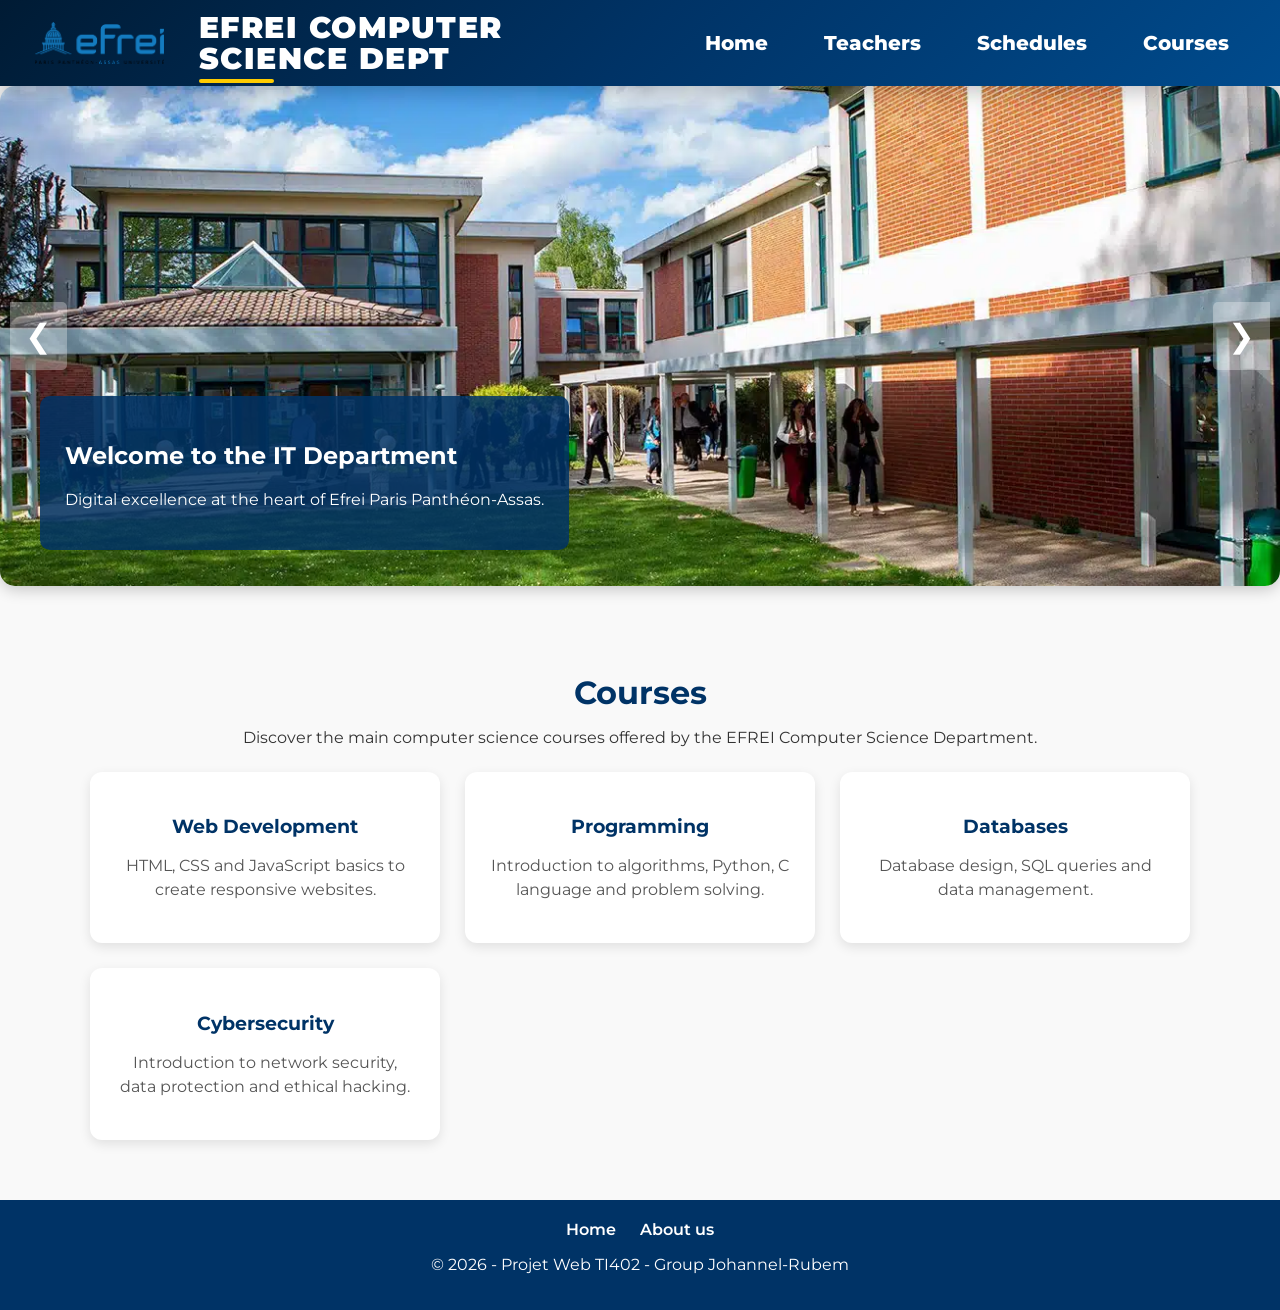
==== commit 989bbf19: "about us file and modif" ====
--- a/courses.html
+++ b/courses.html
@@ -1,113 +1,119 @@
 <!doctype html>
 <html lang="fr">
-  <head>
-    <meta charset="UTF-8" />
-    <!-- Balise viewport obligatoire pour le Responsive Design -->
-    <meta name="viewport" content="width=device-width, initial-scale=1.0" />
-    <title>EFREI Computer Science Dept</title>
 
-    <!-- Lien vers ton fichier CSS -->
-    <link rel="stylesheet" href="style.css" />
-  </head>
-  <body>
-    <header>
-      <div class="header-container">
-        <img src="images/logo-efrei.png" alt="EFREI Logo" class="logo" />
-        <div class="title-nav">
-          <h1>EFREI Computer Science Dept</h1>
-          <nav>
-            <ul>
-              <li><a href="index.html">Home</a></li>
-              <li><a href="team.html">Teachers</a></li>
-              <li><a href="permanences.html">Schedules</a></li>
-              <li><a href="courses.html">Courses</a></li>
-            </ul>
-          </nav>
+<head>
+  <meta charset="UTF-8" />
+  <!-- Balise viewport obligatoire pour le Responsive Design -->
+  <meta name="viewport" content="width=device-width, initial-scale=1.0" />
+  <title>EFREI Computer Science Dept</title>
+
+  <!-- Lien vers ton fichier CSS -->
+  <link rel="preconnect" href="https://fonts.googleapis.com">
+  <link rel="preconnect" href="https://fonts.gstatic.com" crossorigin>
+  <link href="https://fonts.googleapis.com/css2?family=Montserrat:wght@400;500;600;700;800;900&display=swap"
+    rel="stylesheet">
+  <link rel="stylesheet" href="style.css" />
+</head>
+
+<body>
+  <header>
+    <div class="header-container">
+      <img src="images/logo-efrei.png" alt="EFREI Logo" class="logo" />
+      <div class="title-nav">
+        <h1>EFREI Computer Science Dept</h1>
+        <nav>
+          <ul>
+            <li><a href="index.html">Home</a></li>
+            <li><a href="team.html">Teachers</a></li>
+            <li><a href="permanences.html">Schedules</a></li>
+            <li><a href="courses.html">Courses</a></li>
+          </ul>
+        </nav>
+      </div>
+    </div>
+  </header>
+
+  <main>
+    <section id="hero-carousel">
+      <div class="carousel-container">
+        <div class="carousel-slide active">
+          <img src="images/campus1.jpg" alt="EFREI Campus" />
+          <div class="carousel-text">
+            <h2>Welcome to the IT Department</h2>
+            <p>
+              Digital excellence at the heart of Efrei Paris Panthéon-Assas.
+            </p>
+          </div>
+        </div>
+        <div class="carousel-slide">
+          <img src="images/campus2.jpg" alt="Student Life" />
+          <div class="carousel-text">
+            <h2>Innovation & Research</h2>
+            <p>Discover our state-of-the-art laboratories.</p>
+          </div>
+        </div>
+        <div class="carousel-slide">
+          <img src="images/campus3.jpg" alt="International" />
+          <div class="carousel-text">
+            <h2>International Focus</h2>
+            <p>Preparing engineers for a global career.</p>
+          </div>
         </div>
       </div>
-    </header>
+      <div class="carousel-controls">
+        <button id="prevBtn" aria-label="Previous">&#10094;</button>
+        <button id="nextBtn" aria-label="Next">&#10095;</button>
+      </div>
+    </section>
 
-    <main>
-      <section id="hero-carousel">
-        <div class="carousel-container">
-          <div class="carousel-slide active">
-            <img src="images/campus1.jpg" alt="EFREI Campus" />
-            <div class="carousel-text">
-              <h2>Welcome to the IT Department</h2>
-              <p>
-                Digital excellence at the heart of Efrei Paris Panthéon-Assas.
-              </p>
-            </div>
-          </div>
-          <div class="carousel-slide">
-            <img src="images/campus2.jpg" alt="Student Life" />
-            <div class="carousel-text">
-              <h2>Innovation & Research</h2>
-              <p>Discover our state-of-the-art laboratories.</p>
-            </div>
-          </div>
-          <div class="carousel-slide">
-            <img src="images/campus3.jpg" alt="International" />
-            <div class="carousel-text">
-              <h2>International Focus</h2>
-              <p>Preparing engineers for a global career.</p>
-            </div>
-          </div>
-        </div>
-        <div class="carousel-controls">
-          <button id="prevBtn" aria-label="Previous">&#10094;</button>
-          <button id="nextBtn" aria-label="Next">&#10095;</button>
-        </div>
-      </section>
+    <section class="courses-section">
+      <h2>Courses</h2>
+      <p>
+        Discover the main computer science courses offered by the EFREI
+        Computer Science Department.
+      </p>
 
-      <section class="courses-section">
-        <h2>Courses</h2>
-        <p>
-          Discover the main computer science courses offered by the EFREI
-          Computer Science Department.
-        </p>
+      <div class="courses-grid">
+        <article class="course-card">
+          <h3>Web Development</h3>
+          <p>
+            HTML, CSS and JavaScript basics to create responsive websites.
+          </p>
+        </article>
 
-        <div class="courses-grid">
-          <article class="course-card">
-            <h3>Web Development</h3>
-            <p>
-              HTML, CSS and JavaScript basics to create responsive websites.
-            </p>
-          </article>
+        <article class="course-card">
+          <h3>Programming</h3>
+          <p>
+            Introduction to algorithms, Python, C language and problem
+            solving.
+          </p>
+        </article>
 
-          <article class="course-card">
-            <h3>Programming</h3>
-            <p>
-              Introduction to algorithms, Python, C language and problem
-              solving.
-            </p>
-          </article>
+        <article class="course-card">
+          <h3>Databases</h3>
+          <p>Database design, SQL queries and data management.</p>
+        </article>
 
-          <article class="course-card">
-            <h3>Databases</h3>
-            <p>Database design, SQL queries and data management.</p>
-          </article>
+        <article class="course-card">
+          <h3>Cybersecurity</h3>
+          <p>
+            Introduction to network security, data protection and ethical
+            hacking.
+          </p>
+        </article>
+      </div>
+    </section>
+  </main>
 
-          <article class="course-card">
-            <h3>Cybersecurity</h3>
-            <p>
-              Introduction to network security, data protection and ethical
-              hacking.
-            </p>
-          </article>
-        </div>
-      </section>
-    </main>
-
-    <!-- Footer commun -->
-    <footer>
+  <!-- Footer commun -->
+  <footer>
       <div class="footer-nav" style="margin-bottom: 10px;">
         <a href="index.html" style="color: white; margin: 0 10px; text-decoration: none;">Home</a>
-        <a href="team.html" style="color: white; margin: 0 10px; text-decoration: none;">About us</a>
-        <a href="permanences.html" style="color: white; margin: 0 10px; text-decoration: none;">Contact</a>
+        <a href="about_us.html" style="color: white; margin: 0 10px; text-decoration: none;">About us</a>
       </div>
       <p>&copy; 2026 - Projet Web TI402 - Group Johannel-Rubem</p>
     </footer>
-    <script src="script.js"></script>
-  </body>
-</html>
+  <script src="script.js"></script>
+</body>
+
+</html>
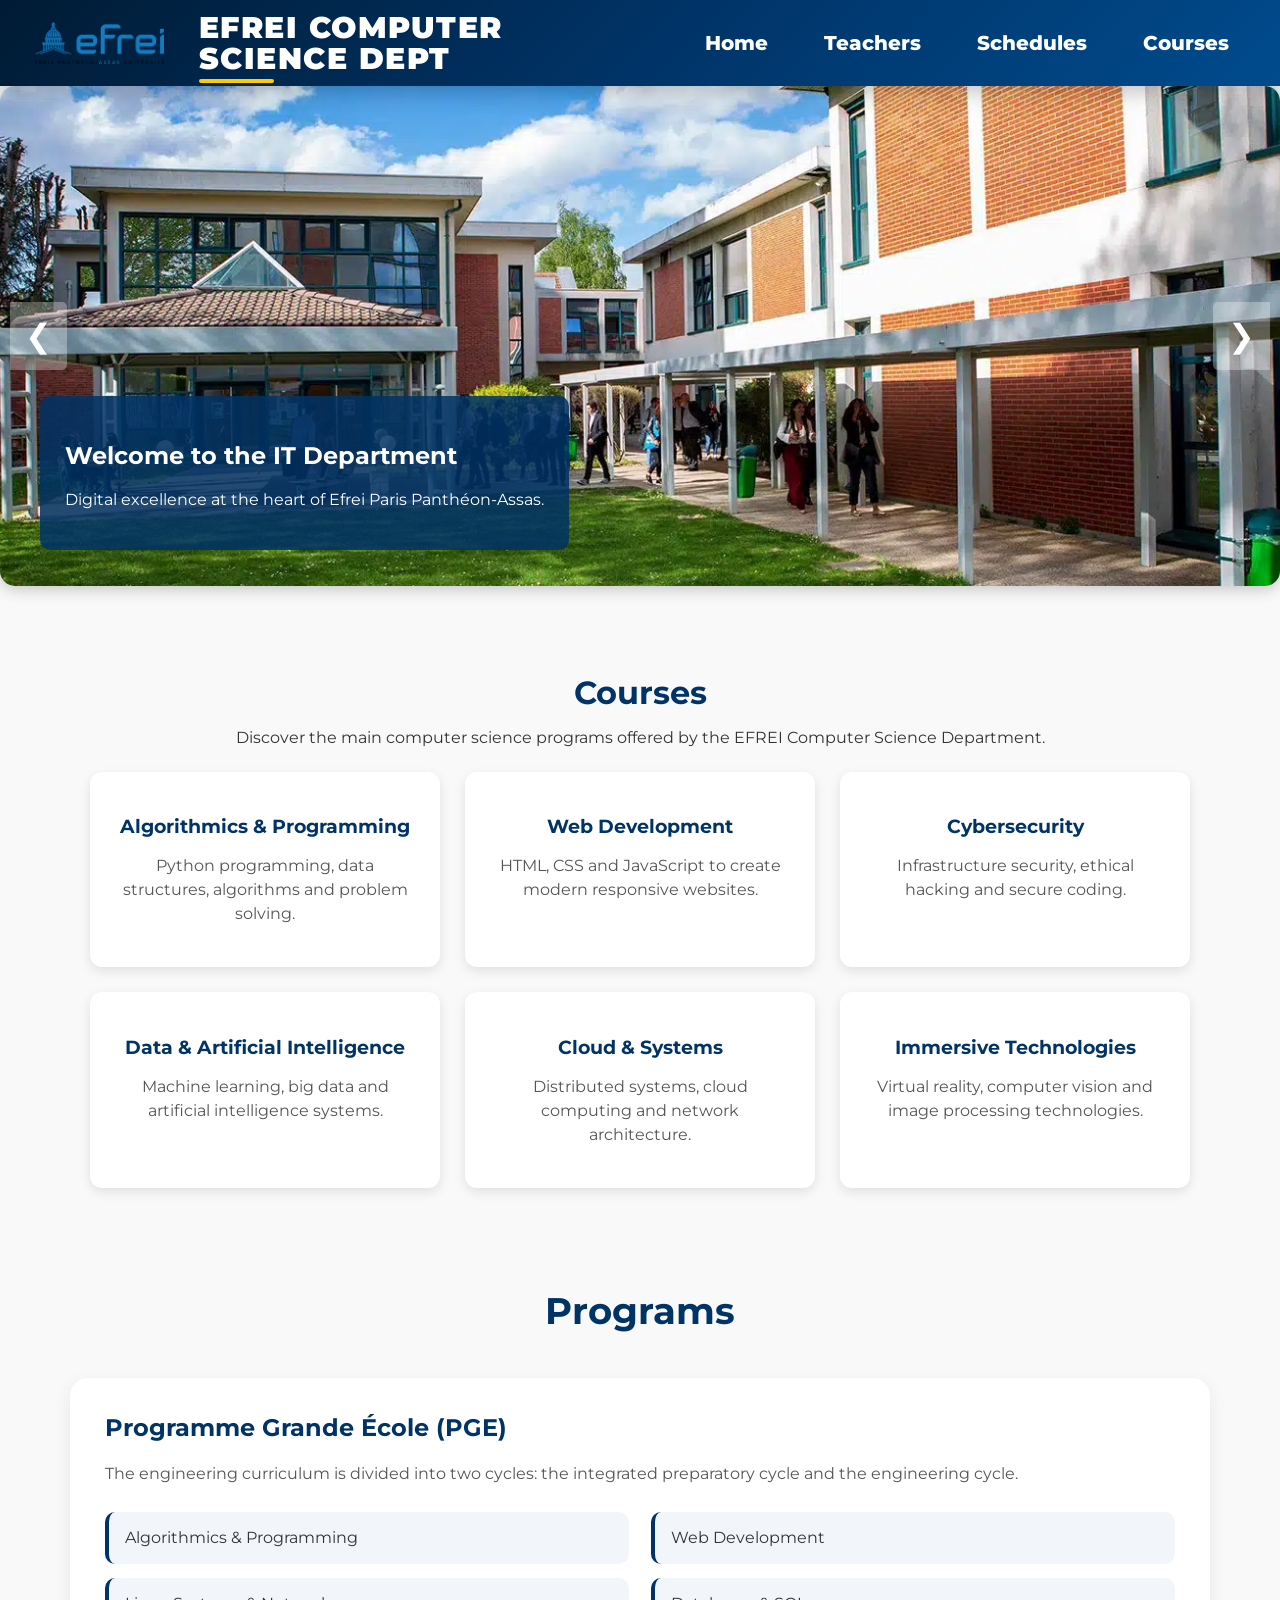
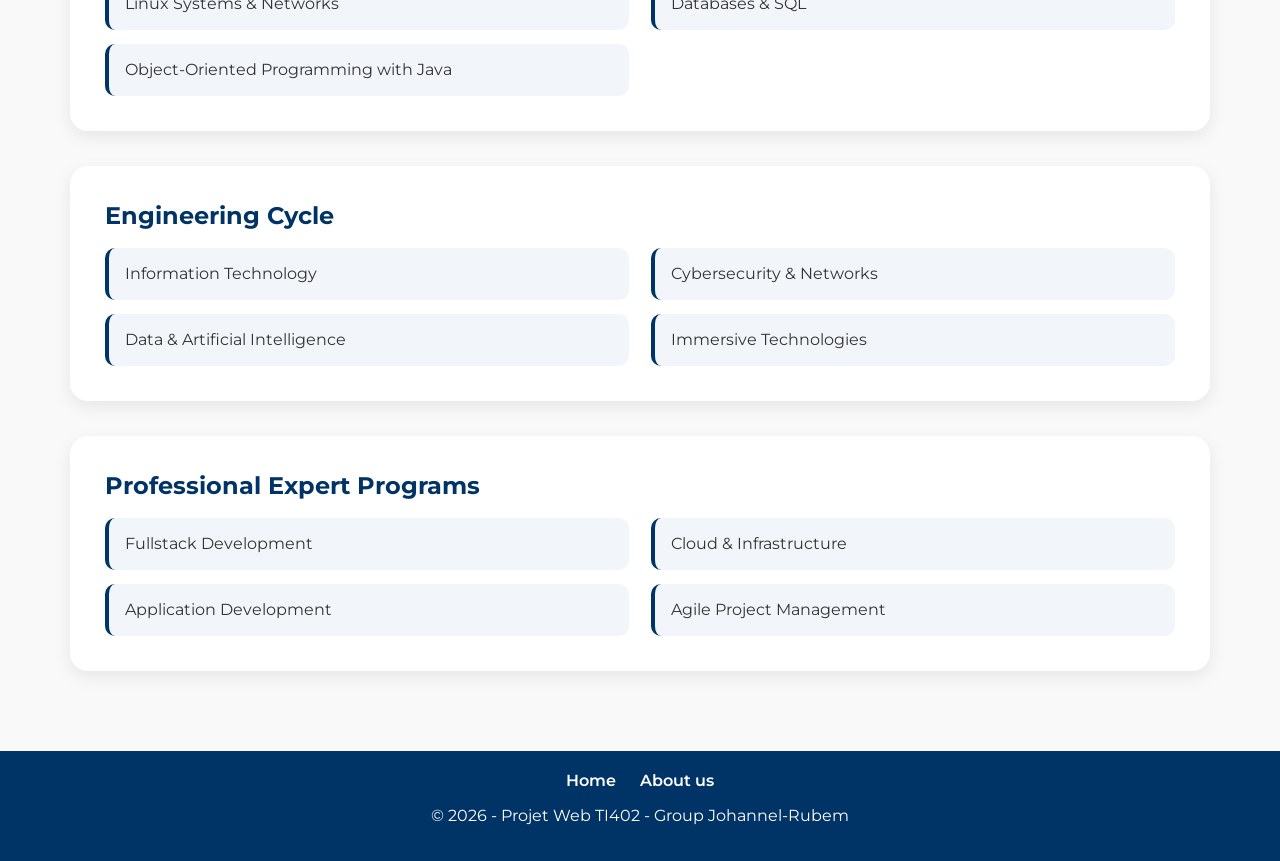
==== commit 3975f08d: "rework courses" ====
--- a/courses.html
+++ b/courses.html
@@ -67,42 +67,100 @@
     </section>
 
     <section class="courses-section">
-      <h2>Courses</h2>
+  <h2>Courses</h2>
+
+  <p>
+    Discover the main computer science programs offered by the EFREI
+    Computer Science Department.
+  </p>
+
+  <div class="courses-grid">
+    <article class="course-card">
+      <h3>Algorithmics & Programming</h3>
       <p>
-        Discover the main computer science courses offered by the EFREI
-        Computer Science Department.
+        Python programming, data structures, algorithms and problem solving.
       </p>
+    </article>
 
-      <div class="courses-grid">
-        <article class="course-card">
-          <h3>Web Development</h3>
-          <p>
-            HTML, CSS and JavaScript basics to create responsive websites.
-          </p>
-        </article>
+    <article class="course-card">
+      <h3>Web Development</h3>
+      <p>
+        HTML, CSS and JavaScript to create modern responsive websites.
+      </p>
+    </article>
 
-        <article class="course-card">
-          <h3>Programming</h3>
-          <p>
-            Introduction to algorithms, Python, C language and problem
-            solving.
-          </p>
-        </article>
+    <article class="course-card">
+      <h3>Cybersecurity</h3>
+      <p>
+        Infrastructure security, ethical hacking and secure coding.
+      </p>
+    </article>
 
-        <article class="course-card">
-          <h3>Databases</h3>
-          <p>Database design, SQL queries and data management.</p>
-        </article>
+    <article class="course-card">
+      <h3>Data & Artificial Intelligence</h3>
+      <p>
+        Machine learning, big data and artificial intelligence systems.
+      </p>
+    </article>
 
-        <article class="course-card">
-          <h3>Cybersecurity</h3>
-          <p>
-            Introduction to network security, data protection and ethical
-            hacking.
-          </p>
-        </article>
-      </div>
-    </section>
+    <article class="course-card">
+      <h3>Cloud & Systems</h3>
+      <p>
+        Distributed systems, cloud computing and network architecture.
+      </p>
+    </article>
+
+    <article class="course-card">
+      <h3>Immersive Technologies</h3>
+      <p>
+        Virtual reality, computer vision and image processing technologies.
+      </p>
+    </article>
+  </div>
+</section>
+
+<section class="programs-section">
+  <h2>Programs</h2>
+
+  <div class="program-block">
+    <h3>Programme Grande École (PGE)</h3>
+
+    <p>
+      The engineering curriculum is divided into two cycles:
+      the integrated preparatory cycle and the engineering cycle.
+    </p>
+
+    <ul>
+      <li>Algorithmics & Programming</li>
+      <li>Web Development</li>
+      <li>Linux Systems & Networks</li>
+      <li>Databases & SQL</li>
+      <li>Object-Oriented Programming with Java</li>
+    </ul>
+  </div>
+
+  <div class="program-block">
+    <h3>Engineering Cycle</h3>
+
+    <ul>
+      <li>Information Technology</li>
+      <li>Cybersecurity & Networks</li>
+      <li>Data & Artificial Intelligence</li>
+      <li>Immersive Technologies</li>
+    </ul>
+  </div>
+
+  <div class="program-block">
+    <h3>Professional Expert Programs</h3>
+
+    <ul>
+      <li>Fullstack Development</li>
+      <li>Cloud & Infrastructure</li>
+      <li>Application Development</li>
+      <li>Agile Project Management</li>
+    </ul>
+  </div>
+</section>
   </main>
 
   <!-- Footer commun -->
--- a/style.css
+++ b/style.css
@@ -523,3 +523,66 @@
   text-align: center;
   font-weight: 600;
 }
+
+.programs-section {
+  max-width: 1200px;
+  margin: 80px auto;
+  padding: 0 30px;
+  box-sizing: border-box;
+}
+
+.programs-section h2 {
+  text-align: center;
+  color: #003366;
+  font-size: 2.3rem;
+  margin-bottom: 45px;
+}
+
+.program-block {
+  background: white;
+  padding: 35px;
+  margin-bottom: 35px;
+  border-radius: 18px;
+  box-shadow: 0 6px 18px rgba(0, 0, 0, 0.08);
+  overflow: hidden;
+}
+
+.program-block h3 {
+  color: #003366;
+  font-size: 1.5rem;
+  margin-top: 0;
+  margin-bottom: 18px;
+}
+
+.program-block p {
+  line-height: 1.7;
+  color: #555;
+  margin-bottom: 25px;
+}
+
+.program-block ul {
+  display: grid;
+  grid-template-columns: repeat(2, 1fr);
+  gap: 14px 22px;
+  padding-left: 0;
+  margin: 0;
+  list-style: none;
+}
+
+.program-block li {
+  background: #f2f6fb;
+  padding: 14px 16px;
+  border-radius: 10px;
+  line-height: 1.5;
+  border-left: 4px solid #003366;
+}
+
+@media screen and (max-width: 700px) {
+  .program-block ul {
+    grid-template-columns: 1fr;
+  }
+
+  .program-block {
+    padding: 25px;
+  }
+}
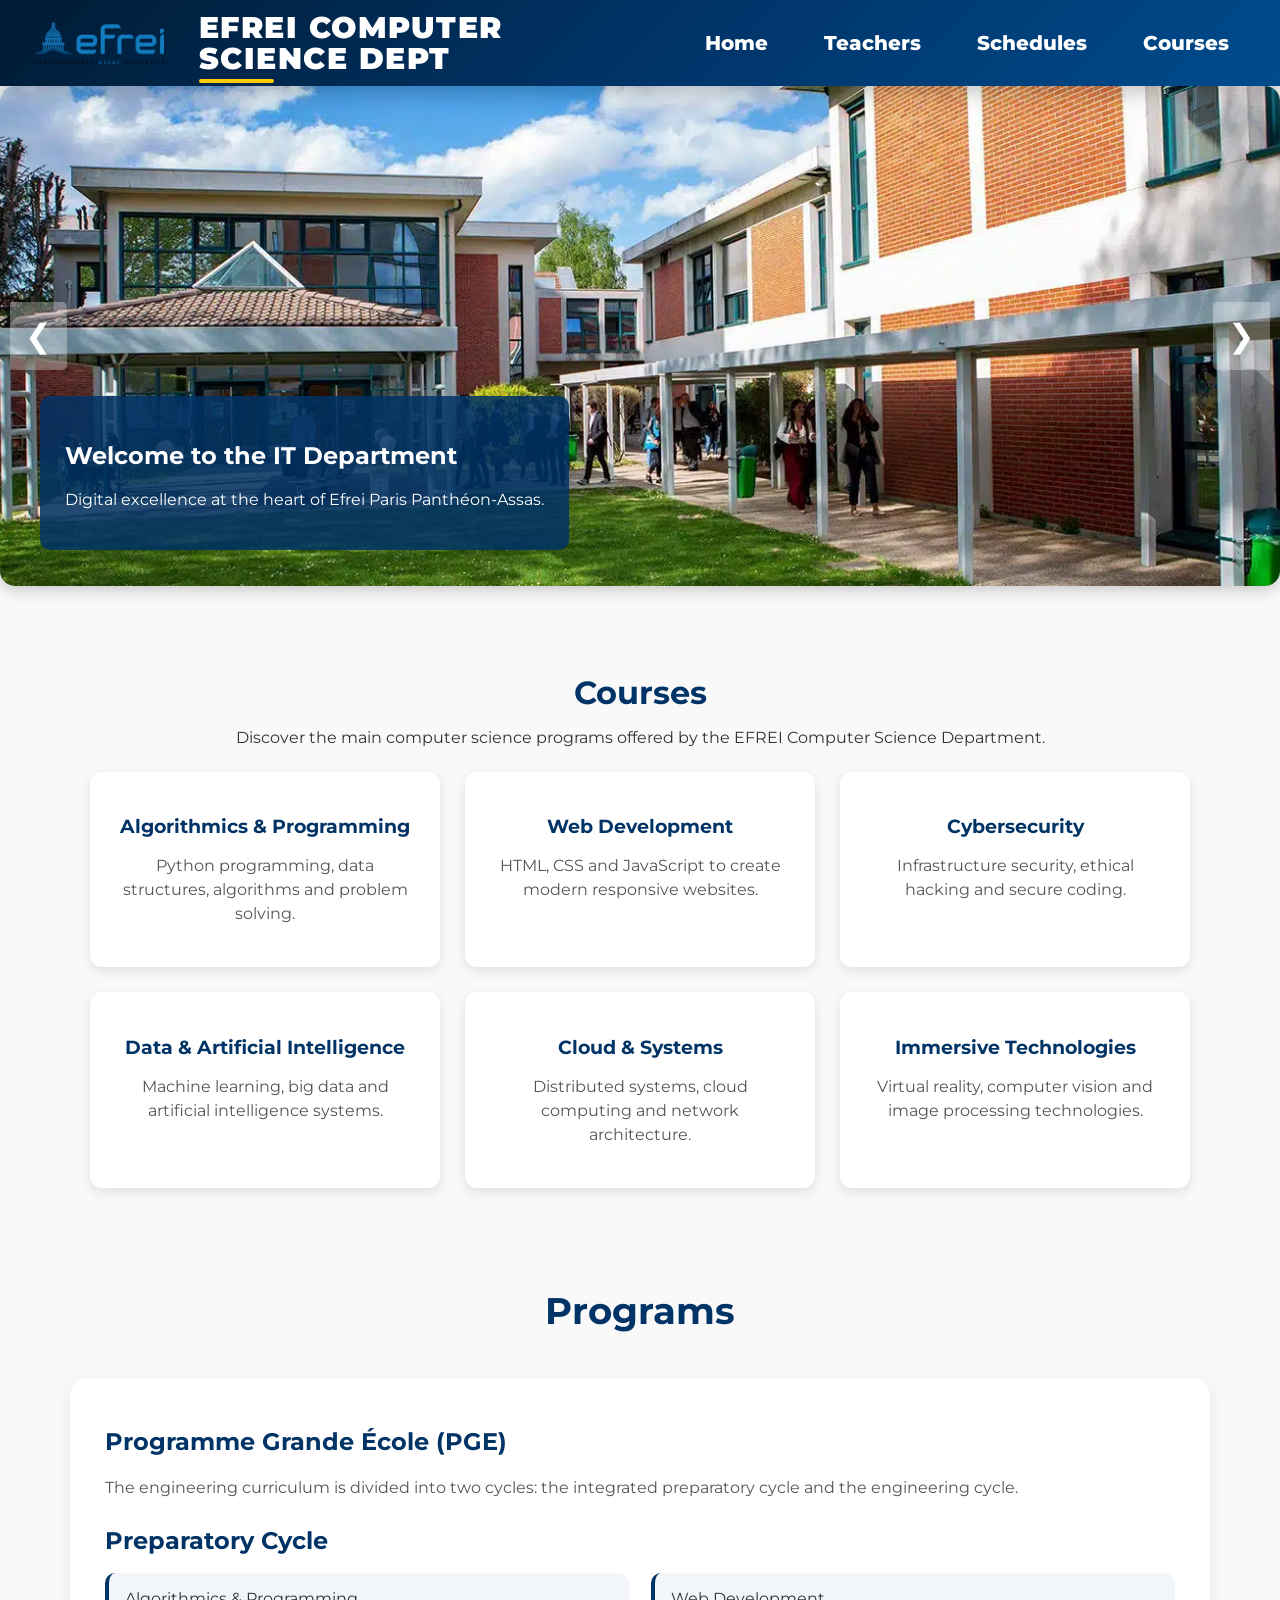
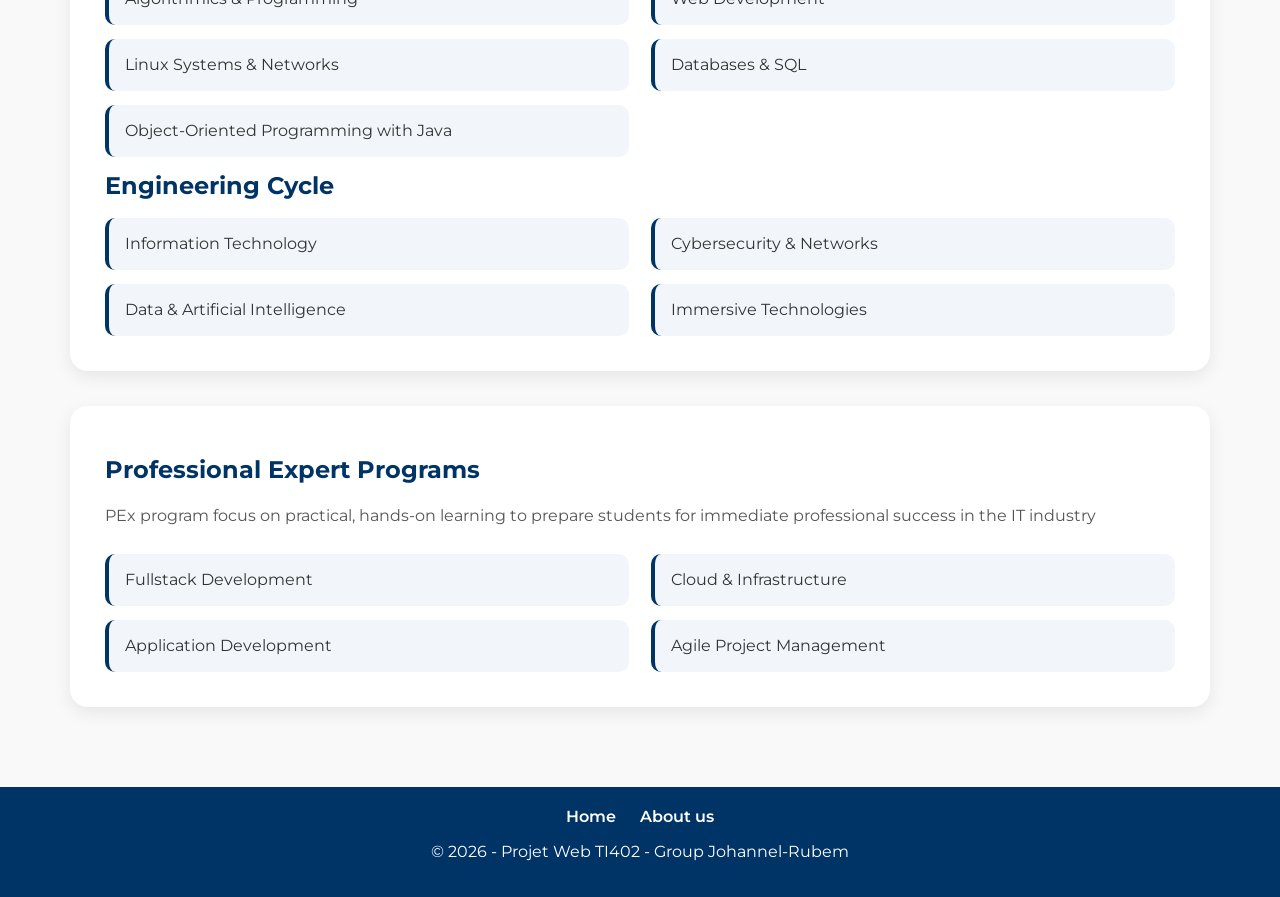
==== commit 8b1f2a0a: "finish" ====
--- a/courses.html
+++ b/courses.html
@@ -130,6 +130,10 @@
       the integrated preparatory cycle and the engineering cycle.
     </p>
 
+
+    <h3>Preparatory Cycle</h3>
+
+
     <ul>
       <li>Algorithmics & Programming</li>
       <li>Web Development</li>
@@ -137,10 +141,10 @@
       <li>Databases & SQL</li>
       <li>Object-Oriented Programming with Java</li>
     </ul>
-  </div>
+  
 
-  <div class="program-block">
-    <h3>Engineering Cycle</h3>
+    <h3 >Engineering Cycle</h3>
+
 
     <ul>
       <li>Information Technology</li>
@@ -152,6 +156,11 @@
 
   <div class="program-block">
     <h3>Professional Expert Programs</h3>
+
+    <p>
+      PEx program focus on practical, 
+      hands-on learning to prepare students for immediate professional success in the IT industry 
+    </p>
 
     <ul>
       <li>Fullstack Development</li>
--- a/style.css
+++ b/style.css
@@ -152,11 +152,16 @@
 .faculty-grid {
   flex: 3;
   display: grid;
-  grid-template-columns: repeat(auto-fill, minmax(280px, 1fr));
+  grid-template-columns: repeat(auto-fit, 380px);
   gap: 25px;
+  justify-content: center;
+  align-items: start;
 }
 
 .prof-card {
+  width: 380px;
+  min-height: 360px;
+  box-sizing: border-box;
   background: white;
   border: 1px solid #eee;
   padding: 25px;
@@ -167,7 +172,6 @@
     transform 0.3s ease,
     opacity 0.4s ease-in-out;
 }
-
 .prof-card:hover {
   transform: translateY(-5px);
   box-shadow: 0 8px 15px rgba(0, 0, 0, 0.1);
@@ -391,8 +395,14 @@
   }
 
   .filters-sidebar {
-    max-width: 100%;
-    width: 100%;
+    flex: 1;
+    min-width: 250px;
+    max-width: 300px;
+    background-color: #ffffff;
+    padding: 25px;
+    border-radius: 10px;
+    height: fit-content;
+    box-shadow: 0 2px 10px rgba(0,0,0,0.05);
   }
 
   .header-container {
@@ -550,7 +560,7 @@
 .program-block h3 {
   color: #003366;
   font-size: 1.5rem;
-  margin-top: 0;
+  margin-top: 14px;
   margin-bottom: 18px;
 }
 
@@ -585,4 +595,14 @@
   .program-block {
     padding: 25px;
   }
+}
+
+@media screen and (max-width: 600px) {
+  .faculty-grid {
+    grid-template-columns: 1fr;
+  }
+
+  .prof-card {
+    width: 100%;
+  }
 }
